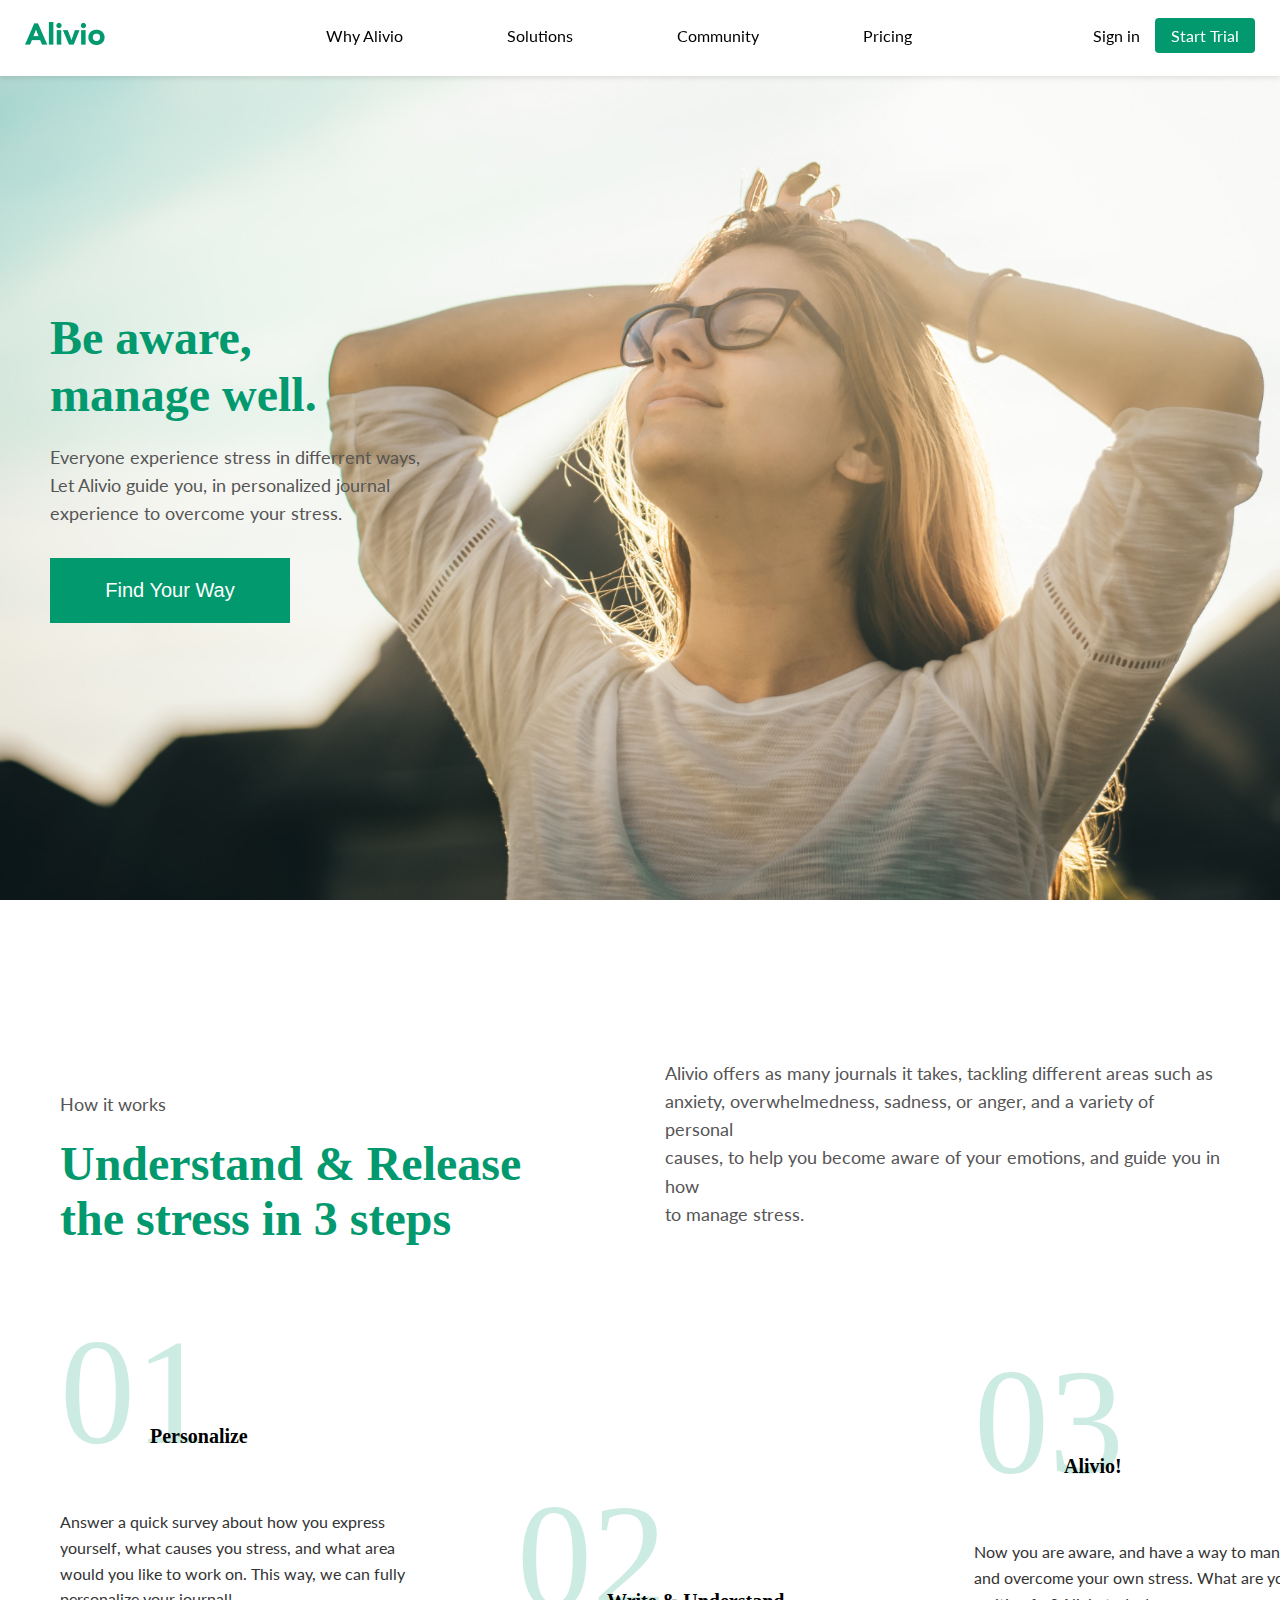
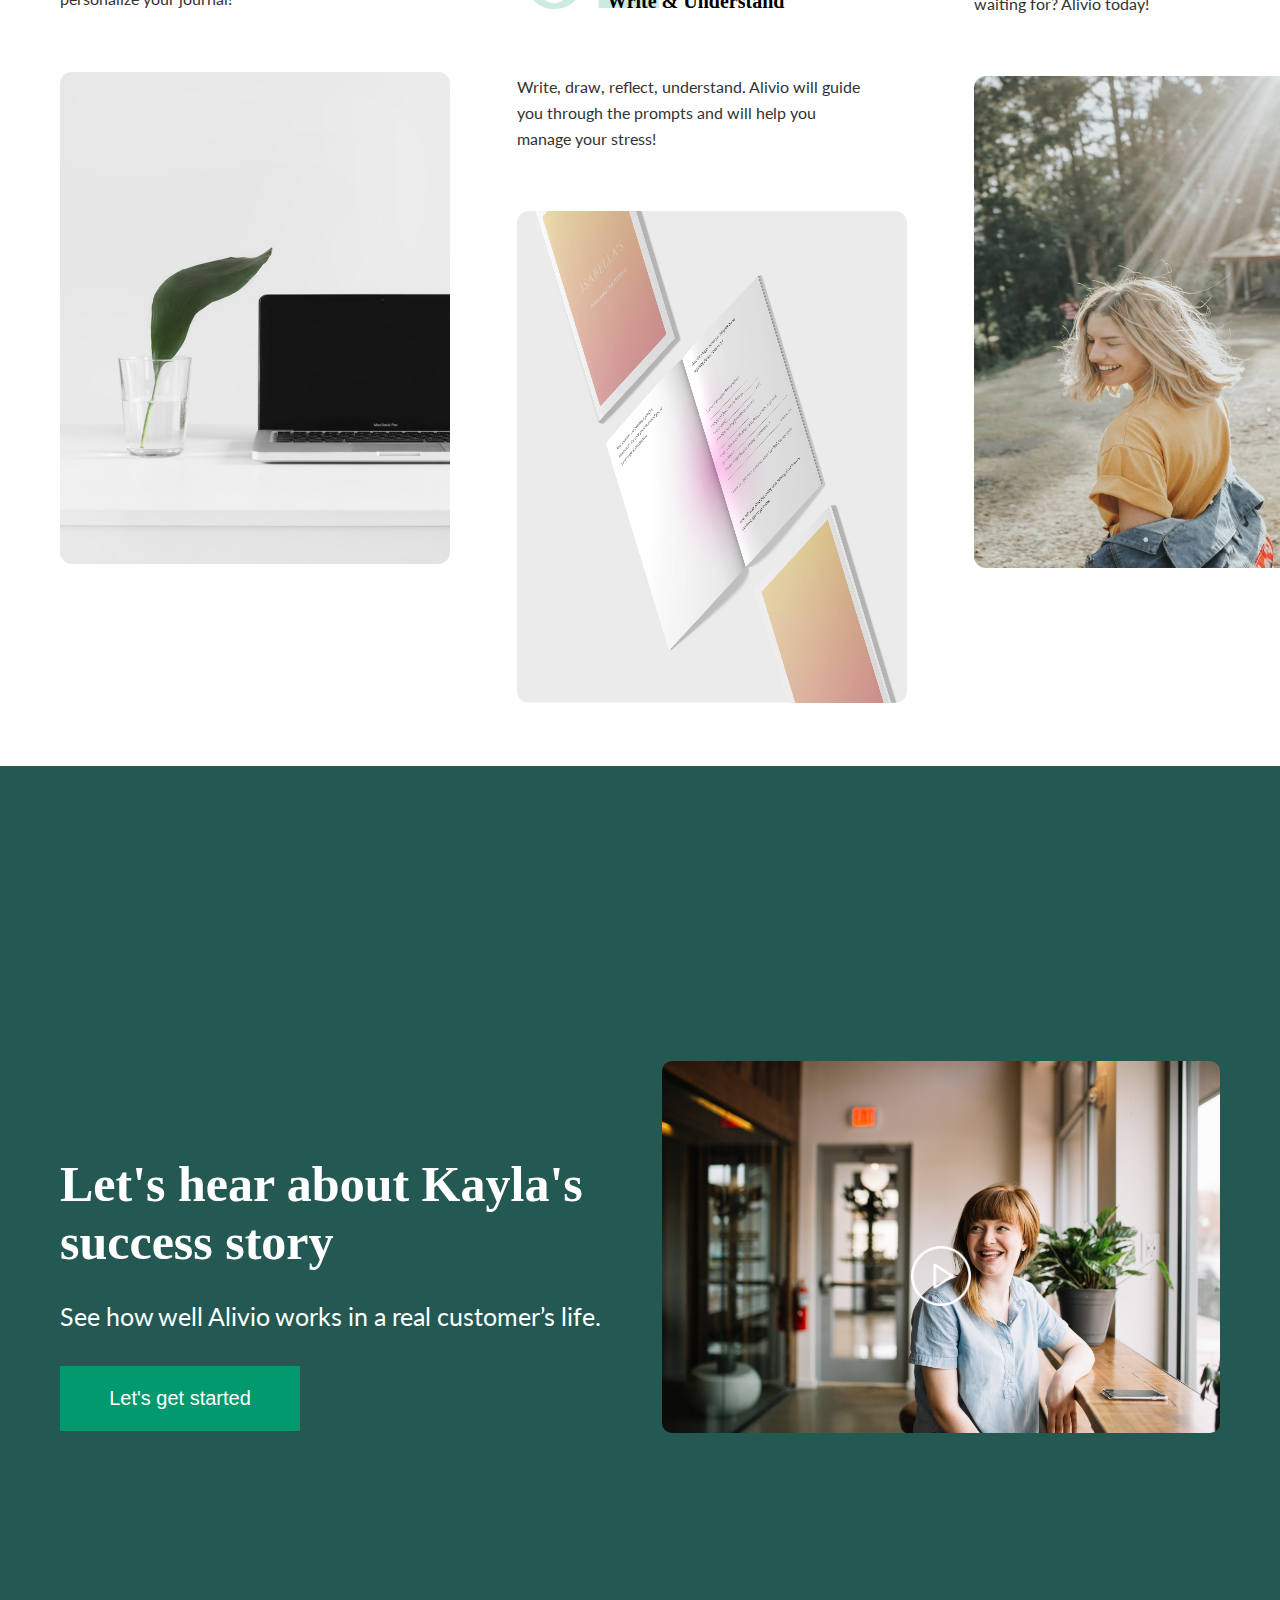
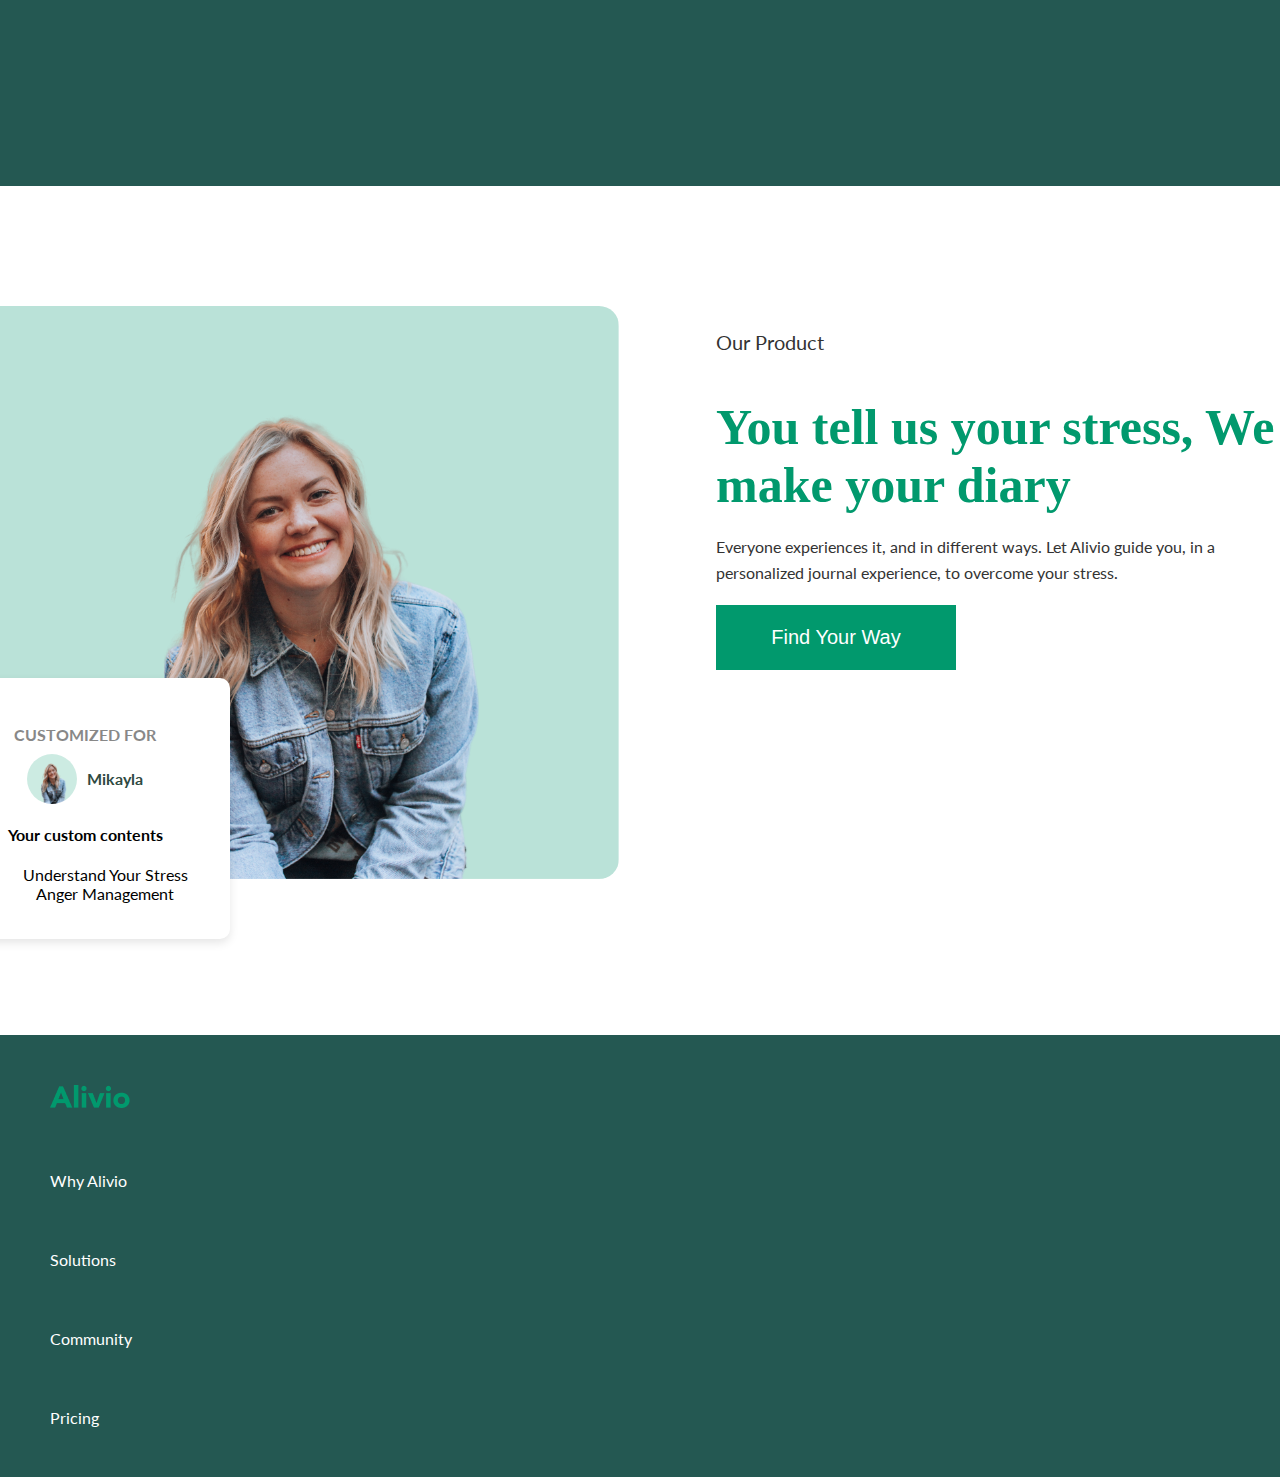
==== index.html @ d913d7a8 "single-page" ====
<!DOCTYPE html>
<html lang="en">
<head>
    <meta charset="UTF-8">
    <meta name="viewport" content="width=device-width, initial-scale=1.0">
    <title>Document</title>
    <link rel="stylesheet" href="style.css">
    <link href="https://fonts.googleapis.com/css2?family=Lato:wght@300;400;700&display=swap" rel="stylesheet">
</head>
<body>
    <!-- navbar section -->
    <div class="navbar">
        <div class="logo">
            <img src="img/logo.png" alt="logo">
        </div>
            <ul class="menu-navbar-section">
                <li><a href="#Why-alivio">Why Alivio</a></li>
                <li><a href="#Solutions">Solutions</a></li>
                <li><a href="#Comunity">Community</a></li>
                <li><a href="#Pricing">Pricing</a></li>
            </ul>
        <div class="register-section">
                <a class="active" href="#sign-in">Sign in</a>
                <a class="active-btn" href="#start-trial">Start Trial</a>
        </div>
    </div>
    <!-- background section -->
    <div class="background">
        <div class="background-img">
            <img src="img/background-img.jpg" alt="background">
        </div>
        <div class="background-slogan">
            <h1>Be aware, <br> manage well.</h1>
            <p>Everyone experience stress in differrent ways,<br>Let Alivio guide you, in personalized journal<br> experience to overcome your stress.</p>
            <div class="slogan-btn">
                <button> Find Your Way</button>
            </div>
        </div>
        
    </div>
    <!-- infrompart section -->
    <div class="alivio-inform">
        <div class="why-alivio" id="Why-alivio">
            <div class="left">
                <p>How it works</p>
                <h1>Understand & Release <br> the stress in 3 steps</h1>
            </div>
                <p>Alivio offers as many journals it takes, tackling different areas such as <br> anxiety, overwhelmedness, sadness, or anger, and a variety of personal<br> causes, to help you become aware of your emotions, and guide you in how <br>to manage stress. </p>
        </div>
        <div class="inform-block" id="Solutions">
            <div class="personalize-block">
                <div class="num-name">
                    <div class="number"> 01</div>
                    <h1 class="name-block">Personalize</h1>
                </div>
                <div class="descript-inform">
                    <p>Answer a quick survey about how you express yourself, what causes you stress, and what area would you like to work on. This way, we can fully personalize your journal!</p>
                </div>
                <div class="inform-img">
                    <img src="img/presonalize-img.png" alt="personalize">
                </div>
            </div>
            <div class="write-understand-block">
                <div class="num-name">
                    <div class="number"> 02</div>
                    <h1 class="name-block">Write & Understand</h1>
                </div>
                <div class="descript-inform">
                    <p>Write, draw, reflect, understand. Alivio will guide you through the prompts and will help you manage your stress!</p>
                </div>
                <div class="inform-img">
                    <img src="img/write-understand-img.png" alt="write&understand">
                </div>  
            </div>
            <div class="alivio-block">
                <div class="num-name">
                    <div class="number"> 03</div>
                    <h1 class="name-block">Alivio!</h1>
                </div>
                <div class="descript-inform">
                    <p>Now you are aware, and have a way to manage and overcome your own stress.
                        What are you waiting for? Alivio today!</p>
                </div>
                <div class="inform-img">
                    <img src="img/alivio-img.png" alt="alivio">
                </div>
            </div>
        </div>
    </div>
    <!-- video section -->
    <div class="video-part" id="Comunity">
        <div class="video-detail">
            <h1>Let's hear about Kayla's success story</h1>
            <p>See how well Alivio works in a real customer’s life. </p>
            <div class="slogan-btn">
                <button> Let's get started</button>
            </div>
        </div>
        <div class="clip-video">
            <img src="img/video-section.png" alt="video">
            <div class="play">
                <img src="img/play-button.png" alt="play-button">
            </div>
        </div>
    
    </div>
    <!-- find your way section -->
    <div class="find-your" id="Pricing">
        <div class="picture-section">
            <div class="back-block">
                <img src="img/your-way-person.png" alt="person">
            </div>
            <div class="profile-bolck">
                <h5>Customized For</h5>
                <div class="pic-profile">
                <img src="img/your-way-person.png" alt="profile-person">
                    <p>Mikayla</p>
                </div>
                <div class="profile-descript">
                    <h4>Your custom contents</h4>
                    <ul>
                        <li> Understand Your Stress</li>
                        <li> Anger Management</li>
                    </ul>
                </div>
            </div>
        </div>
        <div class="detail-find-you">
            <div class="find-you-descript" id="find you inform">
                <div class="right">
                    <p>Our Product</p>
                    <h1>You tell us your stress,
                        We make your diary</h1>
                </div>
                    <p>Everyone experiences it, and in different ways.
                        Let Alivio guide you, in a personalized journal experience, to overcome your stress. </p>
            </div>
            <div class="slogan-btn">
                <button> Find Your Way</button>
            </div>

        </div>
    </div>
    <footer class="footer">
        <div class="footer-logo">
            <img src="img/logo.png" alt="logo-footer">
        </div>
        <ul class="footer-links">
            <li><a href="#">Why Alivio</a></li>
            <li><a href="#">Solutions</a></li>
            <li><a href="#">Community</a></li>
            <li><a href="#">Pricing</a></li>
        </ul>
    </footer>
    
</body>
</html>
---- style.css ----
body {
    font-family: 'Lato', sans-serif;
    margin: 0;
    /* width: 1440px; */


}

p {
    font-family: 'Lato', sans-serif; 
    font-size: 1rem; 
    color: #333; 
    line-height: 1.6; 
}
h1 {
    font-family: Georgia, serif; 
    color: #333; 
    margin-bottom: 20px; 
}

/* navbar */
.navbar{
    display: flex;
    justify-content: space-between;
    align-items: center;
    padding: 10px 25px 15px 25px;
    background-color: #ffffff;
    font-family: 'Lato', sans-serif;
    position: fixed;
    top: 0; 
    left: 0; 
    right: 0; 
    box-shadow: 0px 2px 5px rgba(0, 0, 0, 0.1); 
    z-index: 999;
}
.logo{
    font-size: 22px;
    font-weight: bold;
    color: #01996d;
}
.menu-navbar-section{
    display: flex;
    list-style: none;
    gap: 72px;
  }
  
.menu-navbar-section li a {
    text-decoration: none;
    color: #000;
    padding: 8px 16px; 
  }
  
.menu-navbar-section li a:hover {
    background-color: #b9eadc; 
    color: #ffffff; 
  }
.register-section {
    display: flex;
    gap: 15px;
  }
  
.active {
    text-decoration: none;
    color: #000;
    margin-top: 8px;
  }
.active:hover {
    color: #01996d;
  }
.active-btn {
    text-decoration: none;
    padding: 8px 16px;
    background-color: #01996d;
    color: #fff;
    font-size: 1rem;
    border-radius: 4px;
  }
.active-btn:hover {
    background-color: #016f52;
  }

  /* background section */
  .background {
    position: relative;
    width: 100vw;
    height: 100vh; 
    display: flex;
    flex-direction: column;
    justify-content: center;
    align-items: flex-start;
    overflow: hidden;
    padding-left: 50px;
    box-sizing: border-box;
}

.background-img img {
    width: 100%;
    height: 100%;
    object-fit: cover;
    position: absolute;
    top: 0;
    left: 0;
    z-index: -1;
}

.background-slogan {
    color: white;
   
}

.background-slogan h1 {
    font-size: 65px;
    margin-bottom: 2px;
    color: #01996d;
    font-size: 3rem; 
    line-height: 1.2; 
    margin-bottom: 20px;
    
    
}

.background-slogan p {
    font-size: 1.1rem; 
    line-height: 1.6; 
    color: #555; 
    margin-bottom: 30px;

}

.slogan-btn {
    margin-top: 20px;
}

.slogan-btn button {
    padding: 12px 30px;
    font-size: 20px;
    background-color: #01996d;
    color: white;
    border: none;
    cursor: pointer;
    width: 240px;
    height: 65px;
}

.slogan-btn button:hover {
    background-color: #a0ddc6;
}
/* .alivio-inform top */
.why-alivio {
    display: flex;
    justify-content: space-between; 
    align-items: flex-end; 
    gap: 50px;
    margin: 60px;

}

.why-alivio .left {
    flex: 1;
    text-align: left; 
}

.why-alivio .left p {
    flex: 1;
    font-size: 1.1rem;
    color: #555;
    line-height: 1.6;
    text-align: left;
    margin-top: 100px;
}

.why-alivio h1 {
    font-size: 3rem;
    color: #01996d;
    margin: 0;
}

.why-alivio p {
    flex: 1;
    font-size: 1.1rem;
    color: #555;
    line-height: 1.6;
    text-align: left;
    margin-top: 100px;
}

/* inform block */
/* .alivio-inform{
    margin-top: 169px;  เผื่อถ้าอยากให้ด้านบนข้อขวามห่าง
} */
.inform-block{
    display: grid;
    grid-template-columns: repeat(3, 1fr);
    gap: 51px;
    margin: 60px;
    width: 1320px;

}
.personalize-block{
    position: relative;
    top: 0;
    left: 0;
}
.write-understand-block{
    position: relative;
    margin-top: 165px;
    top: 0;
    left: 0;
}
.alivio-block{
    position: relative;
    margin-top: 30px;
    top: 0;
    left: 0;
}
.num-name {
    display: inline-block; 
    margin-bottom: 50px;
    width: 400px;
    
}
.number {
    position: absolute;
    top: 0;
    left: 0;
    bottom: 60px;
    font-size: 150px;
    color: rgba(1, 153, 109, 0.2); 
    z-index: -1; 
    font-family: Georgia;
  }
.name-block{ 
    position: absolute;
    top: 105px;
    left: 90px;
    font-size: 20px;
    color: #000; 
    z-index: 0;  
    
  }
  .descript-inform p{
    margin:150px 52px 60px 0px;
  }
  .inform-img img{
    width: 390px;
    height: 492px;
    border-radius: 12px;
  }

.video-part {
    display: flex;
    justify-content: space-between;
    align-items: center;
    padding: 60px;
    position: relative;
    background-color: #245852;
    height: 100vh;
    gap: 22px;
    overflow: hidden;

}
.video-detail {
    max-width: 50%;
}

.video-detail h1 {
    font-size: 50px;
    margin-bottom: 20px;
    color: #ffffff;
}

.video-detail p {
    font-size: 25px;
    margin-bottom: 30px;
    color: #ffffff;
}

.clip-video {
    position: relative;
    width: 747px;
    height: 430.59px;
}

.clip-video img {
    width: 100%;
    border-radius: 10px;
}

.play {
    position: absolute;
    top: 50%;
    left: 50%;
    transform: translate(-50%, -50%); 
    width: 60px;
    height: 60px;
    cursor: pointer;
}

.play img {
    width: 100%;
    height: auto;
}
.find-your {
    display: flex;
    justify-content: center; 
    align-items: flex-start;
    position: relative;
    gap: 97.31px;
    margin: 120px 60px 156px 60px;
}

/* ส่วนภาพ */
.picture-section {
    display: flex;
    flex-direction: column;
    align-items: center;
    position: relative;
}

.back-block {
    background-color: #E9F4F3; 
    width: 638.69px;
    height: 573.26px;
    border-radius: 20px;
    overflow: hidden; 
}

.back-block img {
    width: 100%;
    height: auto;
}

.profile-bolck {
    position: absolute;
    bottom: -60px; 
    left: -40px; 
    background: #FFFFFF;
    padding: 20px;
    border-radius: 10px;
    box-shadow: 0 4px 10px rgba(0, 0, 0, 0.1);
    width: 250px; 
    text-align: center;
}

.profile-bolck h5 {
    font-size: 16px;
    margin-bottom: 10px;
    color: #888888;
    text-transform: uppercase; 
}

.pic-profile {
    display: flex;
    align-items: center;
    gap: 10px;
    justify-content: center; 
    margin-bottom: 15px;
}

.pic-profile img {
    width: 50px;
    height: 50px;
    border-radius: 50%; 
}

.pic-profile p {
    font-size: 1rem;
    margin: 0;
    font-weight: bold;
    color: #2F4A42;
}

.find-you-descript .right h1{
    color: #01996d;
    font-size: 50px;
    width: 584px;
}
.find-you-descript .right p{
    font-size: 20px;
    margin: 20px 0px 40px 0px;
}

 .footer {
    display: flex;
    flex-direction: column; 
    align-items: flex-start; 
    padding: 50px;
    background-color: #245852; 
    color: white;
    margin-top: 50px;
    gap: 59.85px;
}

.footer-logo h1 {
    font-size: 1.8rem;
    font-weight: bold;
    margin: 0 0 20px; 
}

.footer-links {
    list-style: none; 
    padding: 0;
    margin: 0;
    display: flex;
    flex-direction: column;
    gap: 59.85px;
}

.footer-links li a {
    text-decoration: none;
    color: white;
    font-size: 1rem;
    transition: color 0.3s ease;
}

.footer-links li a:hover {
    color: #9FD1C5; 
}

@media (max-width: 1024px) {
    /* .navbar {
        flex-direction: column; 
        align-items: flex-start;
    }

    .menu-navbar-section {
        flex-direction: column; 
        gap: 10px; 
    } */

    .background {
        height: 60dvw; 
        width: 100dvw;
    }

    .background-slogan h1 {
        font-size: 40px; 
    }

    .background-slogan p {
        font-size: 1rem;
    }

    .slogan-btn button {
        font-size: 1rem;
        margin-left: 0;
    }

    .why-alivio {
        flex-direction: column; 
        gap: 20px; 
    }

    .inform-block {
        grid-template-columns: 1fr; 
        gap: 20px; 
    }

    .video-part {
        flex-direction: column; 
        gap: 30px; 
    }

    .clip-video {
        width: 100%; 
    }

    .find-your {
        flex-direction: column; 
        gap: 30px; 
    }

    .back-block {
        width: 100%; 
        height: auto;
    }

    .footer {
        padding: 20px;
    }
}

@media (max-width: 768px) {
    .navbar {
        padding: 10px; 
    }

    .background-slogan h1 {
        font-size: 30px; 
    }

    .background-slogan p {
        font-size: 0.9rem; 
    }

    .slogan-btn button {
        font-size: 0.9rem; 
    }

    .inform-block {
        grid-template-columns: 1fr; 
    }

    .footer {
        align-items: center; 
        text-align: center; 
    }

    .footer-logo h1 {
        font-size: 1.5rem; 
    }

    .footer-links {
        gap: 5px; 
    }
}
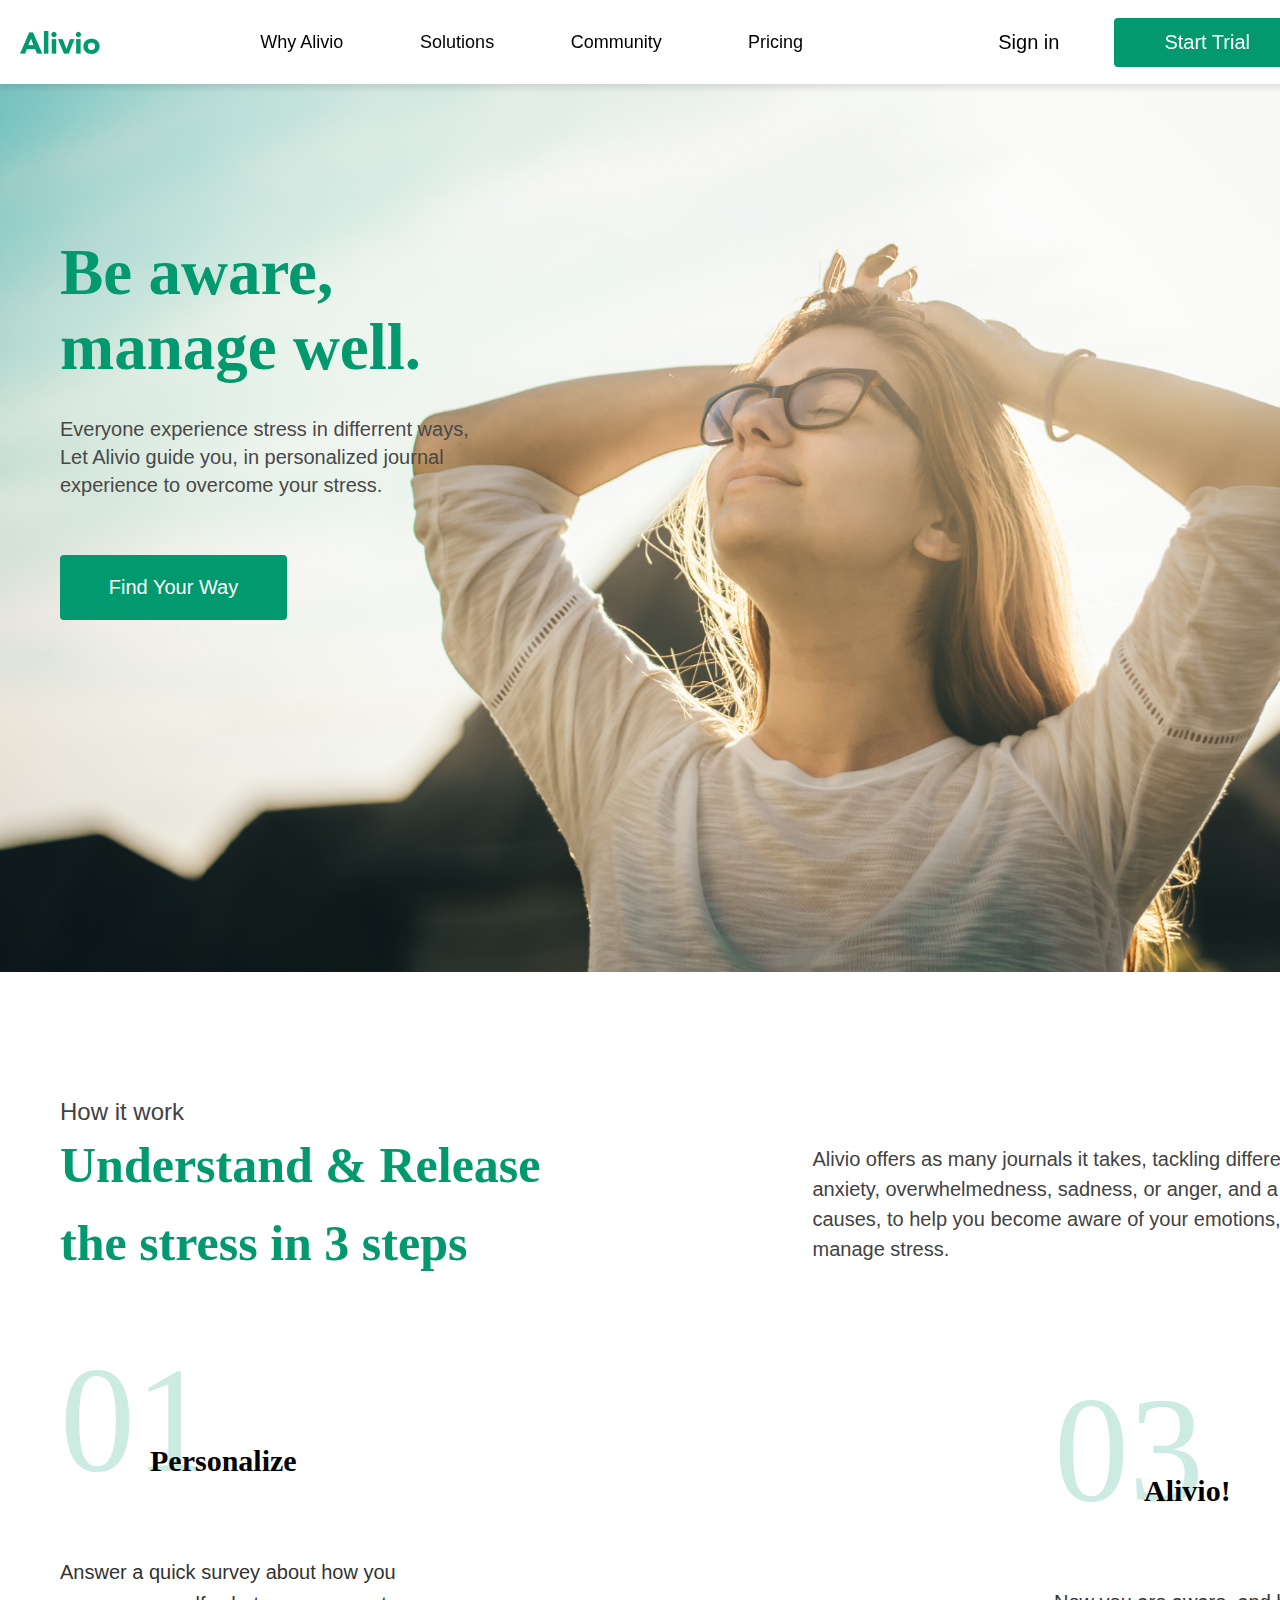
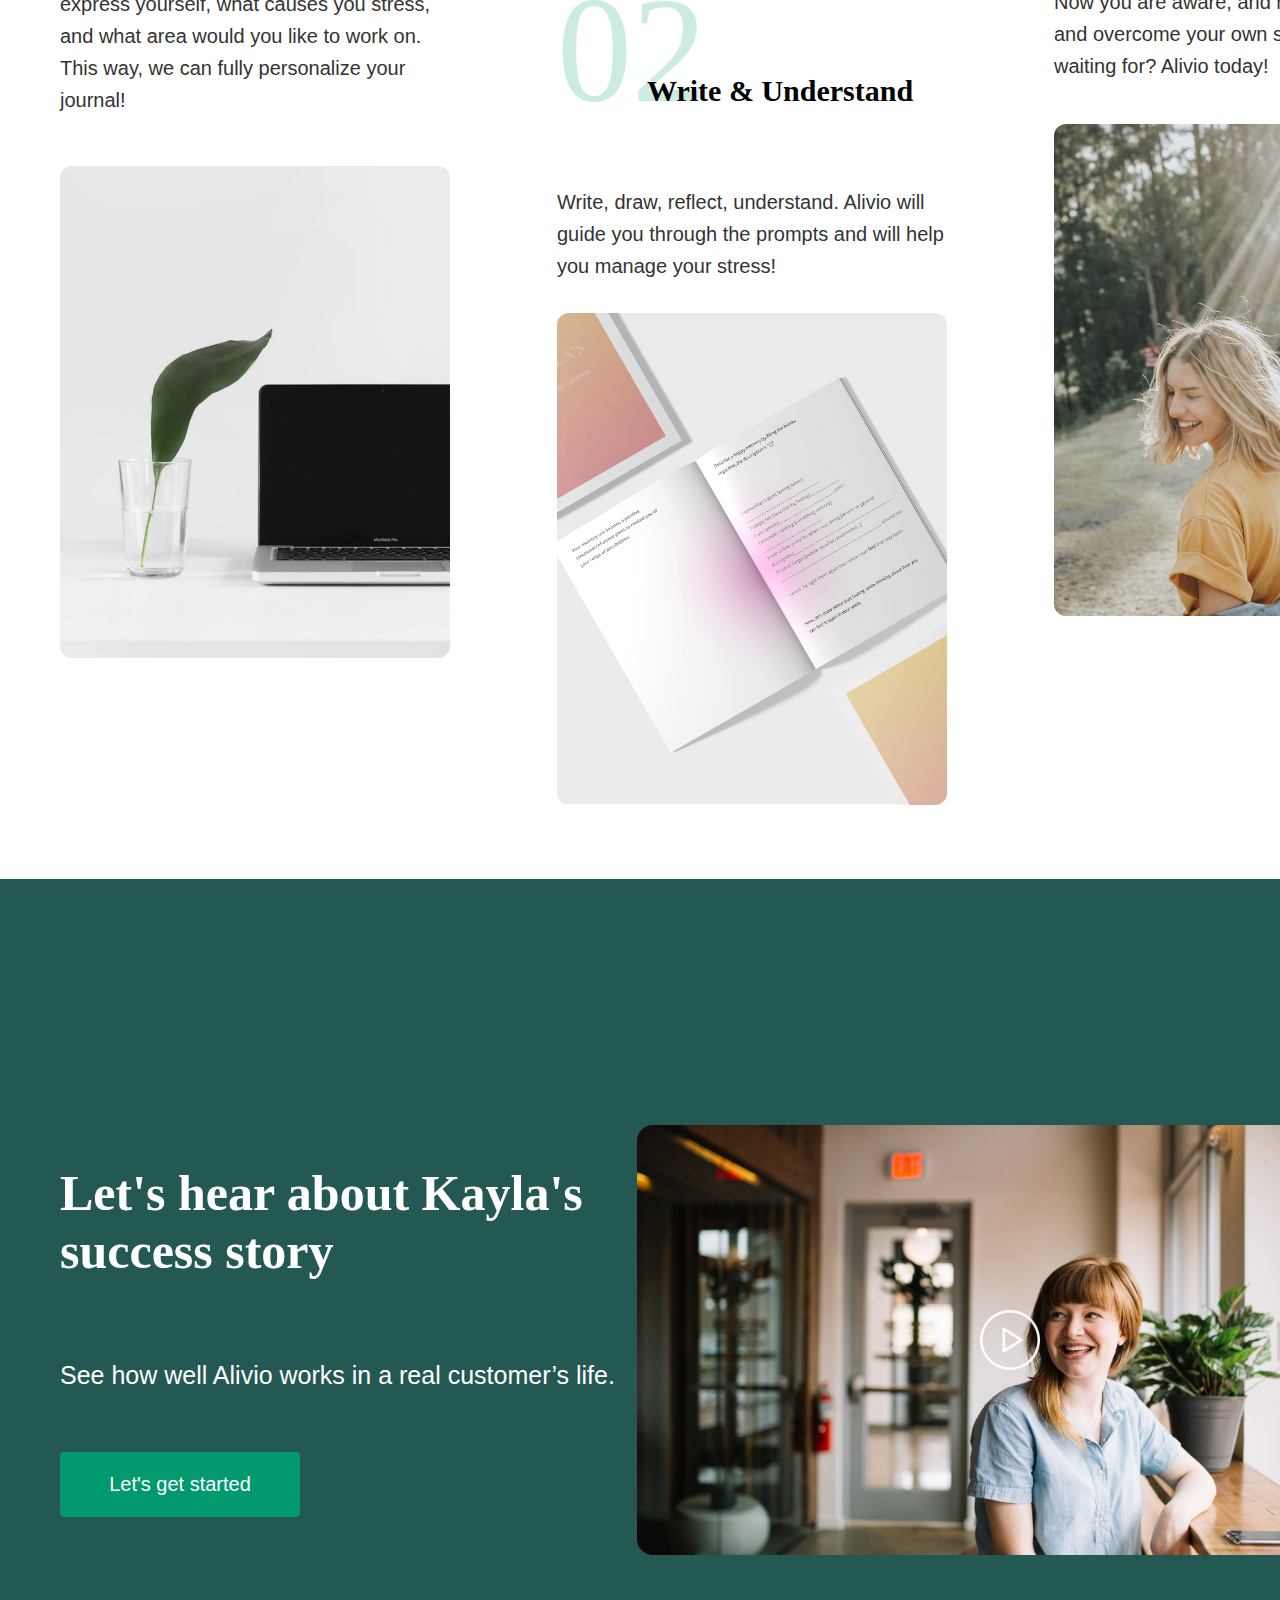
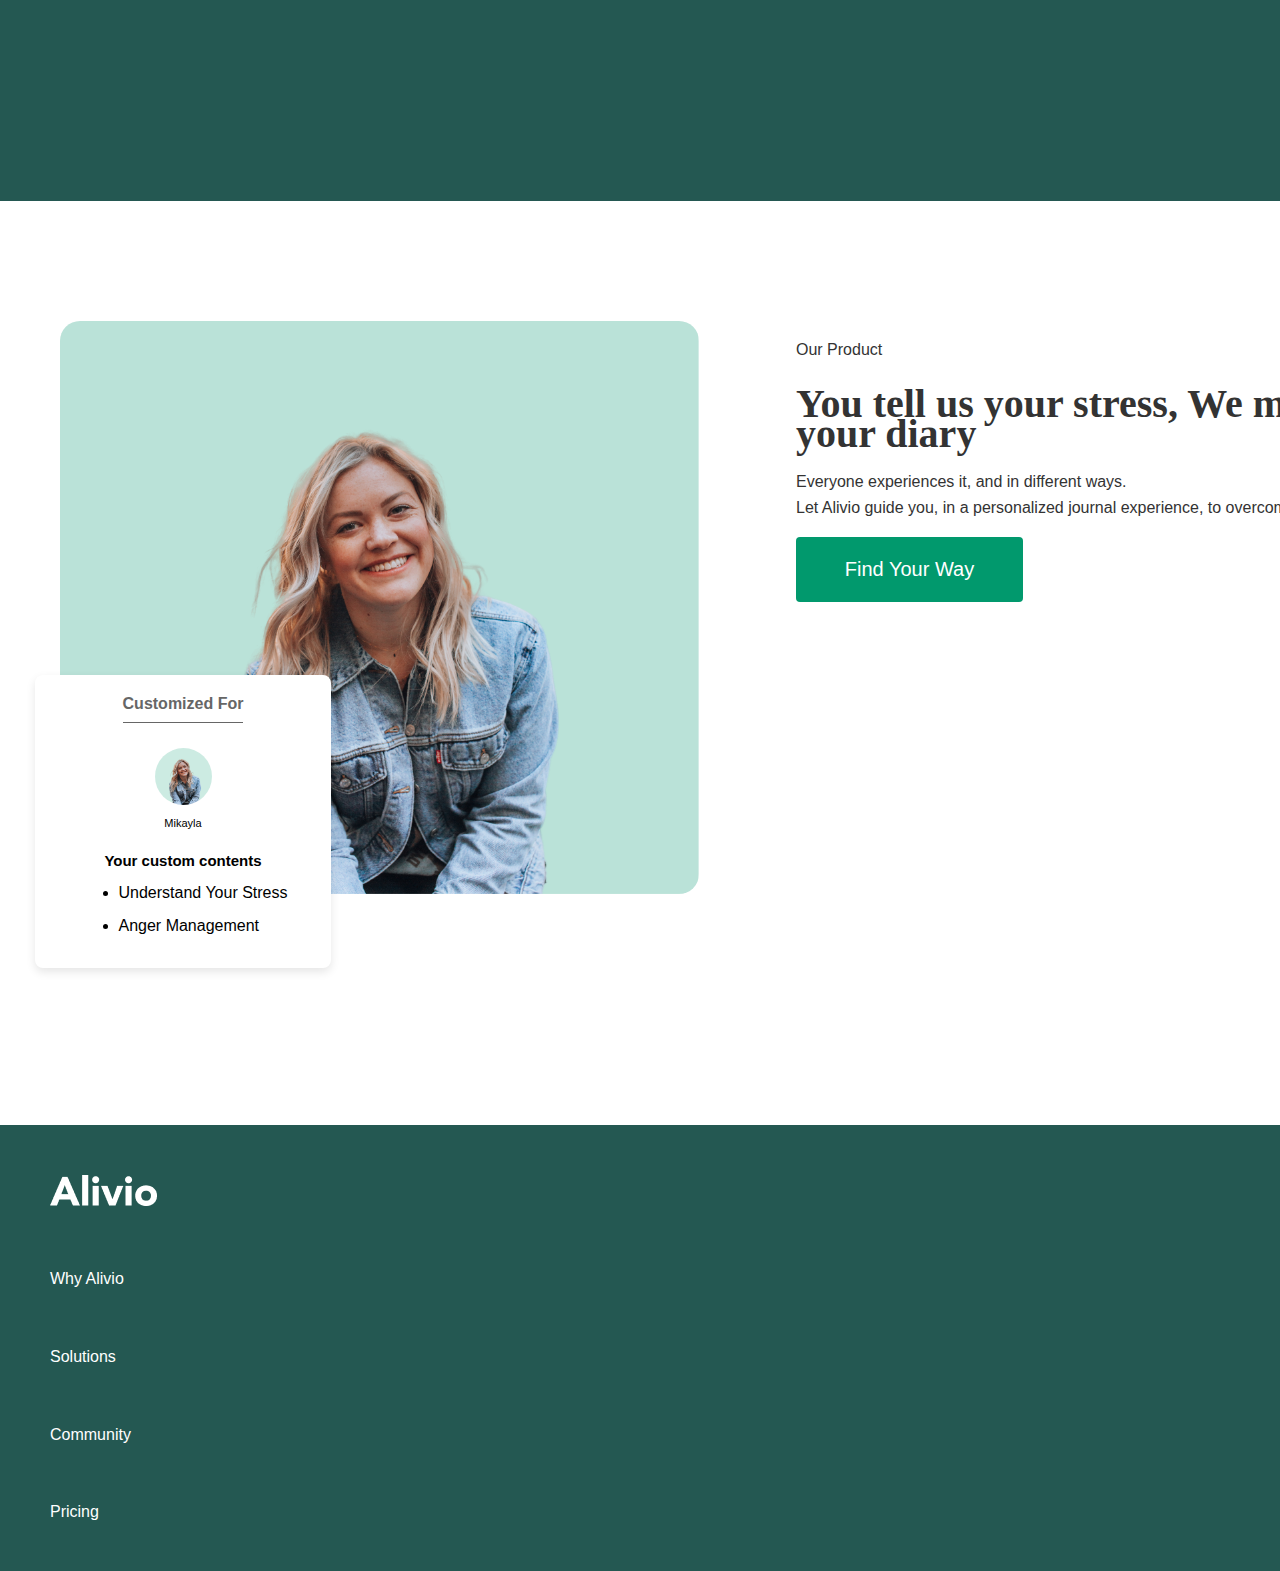
==== commit 2ac9483d: "test-put" ====
--- a/index.html
+++ b/index.html
@@ -3,31 +3,30 @@
 <head>
     <meta charset="UTF-8">
     <meta name="viewport" content="width=device-width, initial-scale=1.0">
-    <title>Document</title>
+    <title>Single-page</title>
     <link rel="stylesheet" href="style.css">
-    <link href="https://fonts.googleapis.com/css2?family=Lato:wght@300;400;700&display=swap" rel="stylesheet">
 </head>
 <body>
-    <!-- navbar section -->
-    <div class="navbar">
+    <!-- navbar-section -->
+    <header class="header">
         <div class="logo">
-            <img src="img/logo.png" alt="logo">
+            <img src="imgs/logo.png" alt="Logo image">
         </div>
-            <ul class="menu-navbar-section">
-                <li><a href="#Why-alivio">Why Alivio</a></li>
-                <li><a href="#Solutions">Solutions</a></li>
-                <li><a href="#Comunity">Community</a></li>
-                <li><a href="#Pricing">Pricing</a></li>
-            </ul>
-        <div class="register-section">
-                <a class="active" href="#sign-in">Sign in</a>
-                <a class="active-btn" href="#start-trial">Start Trial</a>
+        <nav class="nav">
+          <a href="#">Why Alivio</a>
+          <a href="#">Solutions</a>
+          <a href="#">Community</a>
+          <a href="#">Pricing</a>
+        </nav>
+        <div class="buttons">
+          <button class="sign-in">Sign in</button>
+          <button class="start-trial">Start Trial</button>
         </div>
-    </div>
-    <!-- background section -->
+      </header>
+      <!-- background section -->
     <div class="background">
         <div class="background-img">
-            <img src="img/background-img.jpg" alt="background">
+            <img src="imgs/background-img.jpg" alt="background">
         </div>
         <div class="background-slogan">
             <h1>Be aware, <br> manage well.</h1>
@@ -36,28 +35,34 @@
                 <button> Find Your Way</button>
             </div>
         </div>
-        
     </div>
     <!-- infrompart section -->
     <div class="alivio-inform">
-        <div class="why-alivio" id="Why-alivio">
-            <div class="left">
-                <p>How it works</p>
-                <h1>Understand & Release <br> the stress in 3 steps</h1>
+        <div class="why-alivio" id="why-alivio">
+            <div class="how-it-work">How it work</div>
+            <div class="content-container">
+                <div class="left">
+                    <h1>Understand & Release <br> the stress in 3 steps</h1>
+                </div>
+                <div class="right">
+                    Alivio offers as many journals it takes, tackling different areas such as 
+                    anxiety, overwhelmedness, sadness, or anger, and a variety of personal 
+                    causes, to help you become aware of your emotions, and guide you in how 
+                    to manage stress.
+                </div>
             </div>
-                <p>Alivio offers as many journals it takes, tackling different areas such as <br> anxiety, overwhelmedness, sadness, or anger, and a variety of personal<br> causes, to help you become aware of your emotions, and guide you in how <br>to manage stress. </p>
-        </div>
+          </div>          
         <div class="inform-block" id="Solutions">
             <div class="personalize-block">
                 <div class="num-name">
                     <div class="number"> 01</div>
                     <h1 class="name-block">Personalize</h1>
                 </div>
-                <div class="descript-inform">
+                <div class="descript-inform1">
                     <p>Answer a quick survey about how you express yourself, what causes you stress, and what area would you like to work on. This way, we can fully personalize your journal!</p>
                 </div>
                 <div class="inform-img">
-                    <img src="img/presonalize-img.png" alt="personalize">
+                    <img src="imgs/presonalize-img.png" alt="personalize">
                 </div>
             </div>
             <div class="write-understand-block">
@@ -65,11 +70,11 @@
                     <div class="number"> 02</div>
                     <h1 class="name-block">Write & Understand</h1>
                 </div>
-                <div class="descript-inform">
+                <div class="descript-inform2">
                     <p>Write, draw, reflect, understand. Alivio will guide you through the prompts and will help you manage your stress!</p>
                 </div>
                 <div class="inform-img">
-                    <img src="img/write-understand-img.png" alt="write&understand">
+                    <img src="imgs/write-understand-img.png" alt="write&understand">
                 </div>  
             </div>
             <div class="alivio-block">
@@ -77,12 +82,12 @@
                     <div class="number"> 03</div>
                     <h1 class="name-block">Alivio!</h1>
                 </div>
-                <div class="descript-inform">
+                <div class="descript-inform3">
                     <p>Now you are aware, and have a way to manage and overcome your own stress.
                         What are you waiting for? Alivio today!</p>
                 </div>
                 <div class="inform-img">
-                    <img src="img/alivio-img.png" alt="alivio">
+                    <img src="imgs/alivio-img.png" alt="alivio">
                 </div>
             </div>
         </div>
@@ -92,38 +97,52 @@
         <div class="video-detail">
             <h1>Let's hear about Kayla's success story</h1>
             <p>See how well Alivio works in a real customer’s life. </p>
-            <div class="slogan-btn">
+            <div class="video-btn">
                 <button> Let's get started</button>
             </div>
         </div>
         <div class="clip-video">
-            <img src="img/video-section.png" alt="video">
+            <img src="imgs/video-section.png" alt="video">
             <div class="play">
-                <img src="img/play-button.png" alt="play-button">
+                <img src="imgs/play-button.png" alt="play-button">
             </div>
         </div>
-    
     </div>
-    <!-- find your way section -->
+     <!-- find your way section -->
     <div class="find-your" id="Pricing">
         <div class="picture-section">
             <div class="back-block">
-                <img src="img/your-way-person.png" alt="person">
+                <img src="imgs/your-way-person.png" alt="person">
             </div>
-            <div class="profile-bolck">
+            <!-- <div class="profile-bolck">
                 <h5>Customized For</h5>
                 <div class="pic-profile">
-                <img src="img/your-way-person.png" alt="profile-person">
+                <img src="imgs/your-way-person.png" alt="profile-person">
                     <p>Mikayla</p>
                 </div>
                 <div class="profile-descript">
                     <h4>Your custom contents</h4>
-                    <ul>
-                        <li> Understand Your Stress</li>
-                        <li> Anger Management</li>
-                    </ul>
+                        <div class="profile-list">
+                            <a >Understand Your Stress</a>
+                            <a >Anger Management</a>
+                        </div>
                 </div>
-            </div>
+            </div> -->
+            <div class="customized-card">
+                <p class="title">Customized For</p>
+                <div class="profile-section">
+                  <img src="imgs/your-way-person.png" alt="Profile Image" class="profile-image">
+                  <p class="name">Mikayla</p>
+                </div>
+                <div class="content-section">
+                <h3>Your custom contents</h3>
+                <ul>
+                  <li>Understand Your Stress</li>
+                  <li>Anger Management</li>
+                </ul>
+              </div>
+              </div>
+              
         </div>
         <div class="detail-find-you">
             <div class="find-you-descript" id="find you inform">
@@ -132,8 +151,11 @@
                     <h1>You tell us your stress,
                         We make your diary</h1>
                 </div>
-                    <p>Everyone experiences it, and in different ways.
-                        Let Alivio guide you, in a personalized journal experience, to overcome your stress. </p>
+                <div class="right-descript">
+                    <p> Everyone experiences it, and in different ways.<br>
+                        Let Alivio guide you, in a personalized journal experience, to overcome your stress.
+                    </p>
+                </div>
             </div>
             <div class="slogan-btn">
                 <button> Find Your Way</button>
@@ -143,7 +165,7 @@
     </div>
     <footer class="footer">
         <div class="footer-logo">
-            <img src="img/logo.png" alt="logo-footer">
+            <img src="imgs/logo-footer.png" alt="logo-footer">
         </div>
         <ul class="footer-links">
             <li><a href="#">Why Alivio</a></li>
@@ -152,6 +174,9 @@
             <li><a href="#">Pricing</a></li>
         </ul>
     </footer>
-    
+
+
+
+    </div>
 </body>
 </html>--- a/style.css
+++ b/style.css
@@ -1,518 +1,518 @@
-
+/* Body */
 body {
-    font-family: 'Lato', sans-serif;
-    margin: 0;
-    /* width: 1440px; */
-
-
-}
-
+  font-family: 'Lato', sans-serif;
+  margin: 0;
+  padding: 0;
+  width: 100%;
+  max-width: 100%; /* ให้แน่ใจว่ากว้างพอดีจอ */
+ 
+}
 p {
-    font-family: 'Lato', sans-serif; 
-    font-size: 1rem; 
-    color: #333; 
-    line-height: 1.6; 
+  font-family: 'Lato', sans-serif; 
+  font-size: 1rem; 
+  color: #333; 
+  line-height: 1.6; 
 }
 h1 {
-    font-family: Georgia, serif; 
-    color: #333; 
-    margin-bottom: 20px; 
-}
-
-/* navbar */
-.navbar{
+  font-family: Georgia, serif; 
+  color: #333; 
+  margin-bottom: 20px; 
+}
+
+/* Header */
+.header {
+  position: sticky;
+  top: 0;
+  width: 100%; /* ความกว้างเต็มหน้าจอ */
+  height: 84px; /* ความสูงที่กำหนดไว้ */
+  background-color: #ffffff;
+  display: flex;
+  align-items: center;
+  justify-content: space-between;
+  padding: 0 20px;
+  box-shadow: 0px 4px 6px rgba(0, 0, 0, 0.1);
+  z-index: 1000;
+}
+
+
+
+  /* Logo Section */
+  .logo {
+    width: 79px;
+    height: 22px;
+    color:#01996D; 
+  }
+
+  /* Navigation Menu */
+  .nav {
     display: flex;
-    justify-content: space-between;
+    width: 557px;
+    height: 23px;
+    gap: 72px;
+  }
+
+  .nav a {
+    text-decoration: none;
+    color: #000000;
+    width: 96px;
+    height: 23px;
+    display: flex;
     align-items: center;
-    padding: 10px 25px 15px 25px;
-    background-color: #ffffff;
-    font-family: 'Lato', sans-serif;
-    position: fixed;
-    top: 0; 
-    left: 0; 
-    right: 0; 
-    box-shadow: 0px 2px 5px rgba(0, 0, 0, 0.1); 
-    z-index: 999;
-}
-.logo{
-    font-size: 22px;
-    font-weight: bold;
-    color: #01996d;
-}
-.menu-navbar-section{
+    justify-content: center;
+    font-size: 18px;
+  }
+  .nav a:hover {
+    color: #008000; /* Change color to green on hover */
+  }
+
+  /* Buttons Section */
+  .buttons {
     display: flex;
-    list-style: none;
-    gap: 72px;
-  }
-  
-.menu-navbar-section li a {
-    text-decoration: none;
-    color: #000;
-    padding: 8px 16px; 
-  }
-  
-.menu-navbar-section li a:hover {
-    background-color: #b9eadc; 
-    color: #ffffff; 
-  }
-.register-section {
-    display: flex;
-    gap: 15px;
-  }
-  
-.active {
-    text-decoration: none;
-    color: #000;
-    margin-top: 8px;
-  }
-.active:hover {
-    color: #01996d;
-  }
-.active-btn {
-    text-decoration: none;
-    padding: 8px 16px;
-    background-color: #01996d;
-    color: #fff;
-    font-size: 1rem;
+    gap: 35px;
+  }
+
+  .buttons .sign-in {
+    background-color: transparent;
+    color: #000000;
+    padding: 10px 20px;
+    font-size: 20px;
+    border: none; /* Removed border */
+    cursor: pointer;
+    transition: color 0.3s;
+  }
+
+  .buttons .sign-in:hover {
+    color: #008000; /* Change color to green on hover */
+  }
+
+  .buttons .start-trial {
+    background-color: #01996D;
+    color: #ffffff;
+    border: none;
+    padding: 13px 50px 13px 50px;
+    font-size: 20px;
     border-radius: 4px;
-  }
-.active-btn:hover {
-    background-color: #016f52;
-  }
-
-  /* background section */
-  .background {
-    position: relative;
-    width: 100vw;
-    height: 100vh; 
-    display: flex;
-    flex-direction: column;
-    justify-content: center;
-    align-items: flex-start;
-    overflow: hidden;
-    padding-left: 50px;
-    box-sizing: border-box;
+    cursor: pointer;
+    transition: background-color 0.3s;
+  }
+
+  .buttons .start-trial:hover {
+    background-color: #005f00; /* Darker green */
+  }
+
+/* background section */
+   .background {
+    /* position: relative; */
+    /* width: 100%; /* กว้างเต็มหน้าจอ */
+    /* height: 100vh; สูงเต็มหน้าจอ */ 
+    width: 1440px;
+    height: 895px; 
+    
 }
 
 .background-img img {
     width: 100%;
     height: 100%;
     object-fit: cover;
-    position: absolute;
-    top: 0;
-    left: 0;
-    z-index: -1;
 }
 
 .background-slogan {
     color: white;
+    position: absolute;
+    top: 235px;
+    left: 60px;
+    font-family: Georgia, serif;
+
    
 }
 
 .background-slogan h1 {
     font-size: 65px;
     margin-bottom: 2px;
-    color: #01996d;
-    font-size: 3rem; 
-    line-height: 1.2; 
-    margin-bottom: 20px;
+    color: #01996d; 
+    margin:0;
     
     
 }
 
 .background-slogan p {
-    font-size: 1.1rem; 
-    line-height: 1.6; 
-    color: #555; 
-    margin-bottom: 30px;
-
-}
-
-.slogan-btn {
-    margin-top: 20px;
-}
+    font-size: 20px; 
+    line-height: 28px; 
+    color: #484848; 
+    font-family: 'Lato', sans-serif;
+    margin: 30px 0px 56px 0px;
+   
+
+}
+
 
 .slogan-btn button {
     padding: 12px 30px;
     font-size: 20px;
+    line-height: 25px;
     background-color: #01996d;
     color: white;
-    border: none;
+    border: 1px;
     cursor: pointer;
-    width: 240px;
+    width: 227px;
     height: 65px;
+    border-radius: 4px;
 }
 
 .slogan-btn button:hover {
     background-color: #a0ddc6;
 }
+
+
+
 /* .alivio-inform top */
+.alivio-inform{
+  width: 1440px;
+  padding: 169px 60px 61px 60px;
+}
+.how-it-work{
+  margin-top: -50px;
+  color: #424242;
+  font-size: 24px;
+}
+/* Container for the section */
 .why-alivio {
-    display: flex;
-    justify-content: space-between; 
-    align-items: flex-end; 
-    gap: 50px;
-    margin: 60px;
-
-}
-
-.why-alivio .left {
-    flex: 1;
-    text-align: left; 
-}
-
-.why-alivio .left p {
-    flex: 1;
-    font-size: 1.1rem;
-    color: #555;
-    line-height: 1.6;
-    text-align: left;
-    margin-top: 100px;
-}
-
-.why-alivio h1 {
-    font-size: 3rem;
-    color: #01996d;
-    margin: 0;
-}
-
-.why-alivio p {
-    flex: 1;
-    font-size: 1.1rem;
-    color: #555;
-    line-height: 1.6;
-    text-align: left;
-    margin-top: 100px;
-}
-
+  background-color: #ffffff; /* สีพื้นหลัง */
+  max-width: 1440px;
+  margin: 0;
+  
+}
+
+/* Section Title */
+.section-title {
+  font-size: 18px;
+  color: #666666;
+  margin-bottom: 20px;
+  font-weight: normal;
+  text-align: left;
+}
+
+/* Content Container */
+.content-container {
+  display: flex;
+  flex-wrap: wrap; /* รองรับหน้าจอเล็ก */
+  gap: 65px; /* ระยะห่างระหว่างซ้ายและขวา */
+  align-items: center; /* จัดเนื้อหาให้อยู่แนวเดียวกัน */
+}
+
+/* Left Section */
+.left {
+  flex: 1; /* ใช้พื้นที่ที่เหลือ */
+  min-width: 300px;
+}
+
+.left h1 {
+  font-size: 50px;
+  color: #01996d;
+  line-height: 78px;
+  margin: 0;
+}
+
+/* Right Section */
+.right {
+  flex: 1;
+  line-height: 30px;
+  color: #424242;
+  font-size: 20px;
+  font-family: 'Lato', sans-serif;
+
+}
 /* inform block */
-/* .alivio-inform{
-    margin-top: 169px;  เผื่อถ้าอยากให้ด้านบนข้อขวามห่าง
-} */
 .inform-block{
-    display: grid;
-    grid-template-columns: repeat(3, 1fr);
-    gap: 51px;
-    margin: 60px;
-    width: 1320px;
+  display: grid;
+  grid-template-columns: repeat(3, 1fr);
+  gap: 51px;
+  width: 1440px;
+  margin-top: 52px;
 
 }
 .personalize-block{
-    position: relative;
-    top: 0;
-    left: 0;
+  width: 390px;
+  height: 937px;
 }
 .write-understand-block{
-    position: relative;
-    margin-top: 165px;
-    top: 0;
-    left: 0;
+  margin-top: 230px;
+  width: 405px;
+  height: 854px;
 }
 .alivio-block{
-    position: relative;
-    margin-top: 30px;
-    top: 0;
-    left: 0;
+  margin-top: 30px;
+  width: 435px;
+  height: 856px;
 }
 .num-name {
-    display: inline-block; 
-    margin-bottom: 50px;
-    width: 400px;
-    
+  position: relative;
+  top: 0;
+  left: 0;
+  display: inline-block; 
+  margin-bottom: 50px;
+  width: 400px;
+  
 }
 .number {
-    position: absolute;
-    top: 0;
-    left: 0;
-    bottom: 60px;
-    font-size: 150px;
-    color: rgba(1, 153, 109, 0.2); 
-    z-index: -1; 
-    font-family: Georgia;
-  }
+  font-size: 150px;
+  color: rgba(1, 153, 109, 0.2); 
+  font-family: Georgia;
+}
 .name-block{ 
-    position: absolute;
-    top: 105px;
-    left: 90px;
-    font-size: 20px;
-    color: #000; 
-    z-index: 0;  
-    
-  }
-  .descript-inform p{
-    margin:150px 52px 60px 0px;
-  }
-  .inform-img img{
-    width: 390px;
-    height: 492px;
-    border-radius: 12px;
-  }
-
+  position: absolute;
+  top: 110px;
+  left: 90px;
+  font-size: 30px;
+  color: #000; 
+  margin: 0;
+  width: 313px;
+  
+}
+.descript-inform1 p{
+  margin: 0px 0px 60px 0px;
+  width: 382px;
+  height: 150px;
+  font-size: 20px;
+}
+.descript-inform2 p{
+  margin: 0px 0px 37px 0px;
+  width: 392px;
+  height: 90px;
+  font-size: 20px;
+}
+.descript-inform3 p{
+  margin: 0px 0px 48px 0px;
+  width: 435px;
+  height: 90px;
+  font-size: 20px;
+}
+.inform-img{
+  width: 390px;
+  height: 492px;
+  border-radius: 12px;
+}
+.inform-img img{
+  width: 390px;
+  height: 492px;
+  border-radius: 12px;
+  object-fit: cover;
+}
+/* video section */
 .video-part {
-    display: flex;
-    justify-content: space-between;
-    align-items: center;
-    padding: 60px;
-    position: relative;
-    background-color: #245852;
-    height: 100vh;
-    gap: 22px;
-    overflow: hidden;
+  display: flex;
+  align-items: center;
+  background-color: #245852;
+  gap: 22px;
+  width: 1440px;
+  height: 922px;
+  padding: 0px 60px;
 
 }
 .video-detail {
-    max-width: 50%;
+  max-width: 50%;
 }
 
 .video-detail h1 {
-    font-size: 50px;
-    margin-bottom: 20px;
-    color: #ffffff;
+  font-size: 50px;
+  color: #ffffff;
+  margin: 0;
+  width: 551px;
+  height: 158px;
 }
 
 .video-detail p {
-    font-size: 25px;
-    margin-bottom: 30px;
-    color: #ffffff;
+  font-size: 25px;
+  color: #ffffff;
+  margin: 33px 0px 57px 0px;
 }
 
 .clip-video {
-    position: relative;
-    width: 747px;
-    height: 430.59px;
+  position: relative;
+  width: 747px;
+  height: 430.59px;
 }
 
 .clip-video img {
-    width: 100%;
-    border-radius: 10px;
+  width: 100%;
+  border-radius: 16px;
+  width: 747px;
+  height: 430px;
+  object-fit: cover;
 }
 
 .play {
-    position: absolute;
-    top: 50%;
-    left: 50%;
-    transform: translate(-50%, -50%); 
-    width: 60px;
-    height: 60px;
-    cursor: pointer;
+  position: absolute;
+  top: 50%;
+  left: 50%;
+  transform: translate(-50%, -50%); 
+  width: 60px;
+  height: 60px;
+  cursor: pointer;
 }
 
 .play img {
-    width: 100%;
-    height: auto;
-}
+  width: 100%;
+  height: auto;
+}
+.video-btn button {
+  font-size: 20px;
+  background-color: #01996d;
+  color: white;
+  border: 1px;
+  cursor: pointer;
+  width: 240px;
+  height: 65px;
+  border-radius: 4px;
+}
+/* find your way section*/
 .find-your {
-    display: flex;
-    justify-content: center; 
-    align-items: flex-start;
-    position: relative;
-    gap: 97.31px;
-    margin: 120px 60px 156px 60px;
+  display: flex;
+  justify-content: center; 
+  align-items: flex-start;
+  position: relative;
+  gap: 97.31px;
+  margin: 120px 60px 156px 60px;
+  width: 1345px;
+  height: 648px;
 }
 
 /* ส่วนภาพ */
 .picture-section {
-    display: flex;
-    flex-direction: column;
-    align-items: center;
-    position: relative;
+  display: flex;
+  flex-direction: column;
+  align-items: center;
+  position: relative;
 }
 
 .back-block {
-    background-color: #E9F4F3; 
-    width: 638.69px;
-    height: 573.26px;
-    border-radius: 20px;
-    overflow: hidden; 
+  background-color: #E9F4F3; 
+  width: 638.69px;
+  height: 573.26px;
+  border-radius: 20px;
+  overflow: hidden; 
 }
 
 .back-block img {
-    width: 100%;
-    height: auto;
-}
-
-.profile-bolck {
-    position: absolute;
-    bottom: -60px; 
-    left: -40px; 
-    background: #FFFFFF;
-    padding: 20px;
-    border-radius: 10px;
-    box-shadow: 0 4px 10px rgba(0, 0, 0, 0.1);
-    width: 250px; 
-    text-align: center;
-}
-
-.profile-bolck h5 {
-    font-size: 16px;
-    margin-bottom: 10px;
-    color: #888888;
-    text-transform: uppercase; 
-}
-
-.pic-profile {
-    display: flex;
-    align-items: center;
-    gap: 10px;
-    justify-content: center; 
-    margin-bottom: 15px;
-}
-
-.pic-profile img {
-    width: 50px;
-    height: 50px;
-    border-radius: 50%; 
-}
-
-.pic-profile p {
-    font-size: 1rem;
-    margin: 0;
-    font-weight: bold;
-    color: #2F4A42;
-}
-
-.find-you-descript .right h1{
-    color: #01996d;
-    font-size: 50px;
-    width: 584px;
-}
-.find-you-descript .right p{
-    font-size: 20px;
-    margin: 20px 0px 40px 0px;
-}
-
- .footer {
-    display: flex;
-    flex-direction: column; 
-    align-items: flex-start; 
-    padding: 50px;
-    background-color: #245852; 
-    color: white;
-    margin-top: 50px;
-    gap: 59.85px;
+  width: 100%;
+  height: auto;
+}
+
+
+
+/* Card Container */
+.customized-card {
+  width: 296px;
+  height: 293px;
+  background-color: #ffffff;
+  border-radius: 8px;
+  box-shadow: 0 4px 10px rgba(0, 0, 0, 0.1);
+  text-align: center;
+  position: absolute;
+  left: -25px;
+  top: 354px;
+}
+
+/* Title Section */
+.title {
+  font-size: 16px;
+  color: #666666; /* สีเทา */
+  margin-bottom: 10px;
+  font-weight: bold;
+  position: relative;
+  display: inline-block; /* ใช้เพื่อให้ข้อความและเส้นสัมพันธ์กัน */
+}
+
+.title::after {
+  content: '';
+  display: block;
+  width: 100%; /* เส้นยาวเท่ากับข้อความ */
+  height: 1px;
+  background-color: #666666; /* สีของเส้น */
+  margin: 5px auto 15px auto;
+}
+
+/* Profile Section */
+.profile-section {
+  display: flex;
+  flex-direction: column;
+  align-items: center;
+}
+
+.profile-image {
+  width: 57px;
+  height: 57px;
+  border-radius: 50%; /* ทำให้รูปภาพเป็นวงกลม */
+  object-fit: cover; /* ปรับให้รูปภาพไม่ผิดสัดส่วน */
+  margin-bottom: 10px;
+}
+
+.name {
+  font-size: 11px;
+  color: #000; /* สีเข้ม */
+  margin: 0;
+}
+
+/* Content Section */
+.content-section {
+  text-align: center; /* จัดข้อความให้อยู่ตรงกลาง */
+  margin-top: 20px; /* ระยะห่างจากส่วนด้านบน */
+}
+
+.content-section h3 {
+  font-size: 15px;
+  font-weight: bold; /* ข้อความหัวข้อหนา */
+  color: #000000; /* สีข้อความหัวข้อ */
+  margin: 20px 0px 15px 0px;
+}
+
+.content-section ul {
+  list-style-type: disc; /* เพิ่มจุดหน้าข้อความ */
+  display: inline-block; /* จัดให้ลิสต์อยู่ตรงกลาง */
+  text-align: left; /* ข้อความในลิสต์ชิดซ้ายภายในกรอบ */
+  margin: 0;
+  
+}
+
+.content-section li {
+  font-size: 16px; /* ขนาดข้อความในลิสต์ */
+  color: #000000; /* สีข้อความในลิสต์ */
+  margin-bottom: 15px; /* ระยะห่างระหว่างรายการ */
+}
+/* footer section */
+.footer {
+  display: flex;
+  flex-direction: column; 
+  align-items: flex-start; 
+  padding: 50px;
+  background-color: #245852; 
+  color: white;
+  margin-top: 50px;
+  gap: 59.85px;
 }
 
 .footer-logo h1 {
-    font-size: 1.8rem;
-    font-weight: bold;
-    margin: 0 0 20px; 
+  font-size: 1.8rem;
+  font-weight: bold;
+  margin: 0 0 20px; 
 }
 
 .footer-links {
-    list-style: none; 
-    padding: 0;
-    margin: 0;
-    display: flex;
-    flex-direction: column;
-    gap: 59.85px;
+  list-style: none; 
+  padding: 0;
+  margin: 0;
+  display: flex;
+  flex-direction: column;
+  gap: 59.85px;
 }
 
 .footer-links li a {
-    text-decoration: none;
-    color: white;
-    font-size: 1rem;
-    transition: color 0.3s ease;
+  text-decoration: none;
+  color: white;
+  font-size: 1rem;
+  transition: color 0.3s ease;
 }
 
 .footer-links li a:hover {
-    color: #9FD1C5; 
-}
-
-@media (max-width: 1024px) {
-    /* .navbar {
-        flex-direction: column; 
-        align-items: flex-start;
-    }
-
-    .menu-navbar-section {
-        flex-direction: column; 
-        gap: 10px; 
-    } */
-
-    .background {
-        height: 60dvw; 
-        width: 100dvw;
-    }
-
-    .background-slogan h1 {
-        font-size: 40px; 
-    }
-
-    .background-slogan p {
-        font-size: 1rem;
-    }
-
-    .slogan-btn button {
-        font-size: 1rem;
-        margin-left: 0;
-    }
-
-    .why-alivio {
-        flex-direction: column; 
-        gap: 20px; 
-    }
-
-    .inform-block {
-        grid-template-columns: 1fr; 
-        gap: 20px; 
-    }
-
-    .video-part {
-        flex-direction: column; 
-        gap: 30px; 
-    }
-
-    .clip-video {
-        width: 100%; 
-    }
-
-    .find-your {
-        flex-direction: column; 
-        gap: 30px; 
-    }
-
-    .back-block {
-        width: 100%; 
-        height: auto;
-    }
-
-    .footer {
-        padding: 20px;
-    }
-}
-
-@media (max-width: 768px) {
-    .navbar {
-        padding: 10px; 
-    }
-
-    .background-slogan h1 {
-        font-size: 30px; 
-    }
-
-    .background-slogan p {
-        font-size: 0.9rem; 
-    }
-
-    .slogan-btn button {
-        font-size: 0.9rem; 
-    }
-
-    .inform-block {
-        grid-template-columns: 1fr; 
-    }
-
-    .footer {
-        align-items: center; 
-        text-align: center; 
-    }
-
-    .footer-logo h1 {
-        font-size: 1.5rem; 
-    }
-
-    .footer-links {
-        gap: 5px; 
-    }
-}
-
+  color: #9FD1C5; 
+}
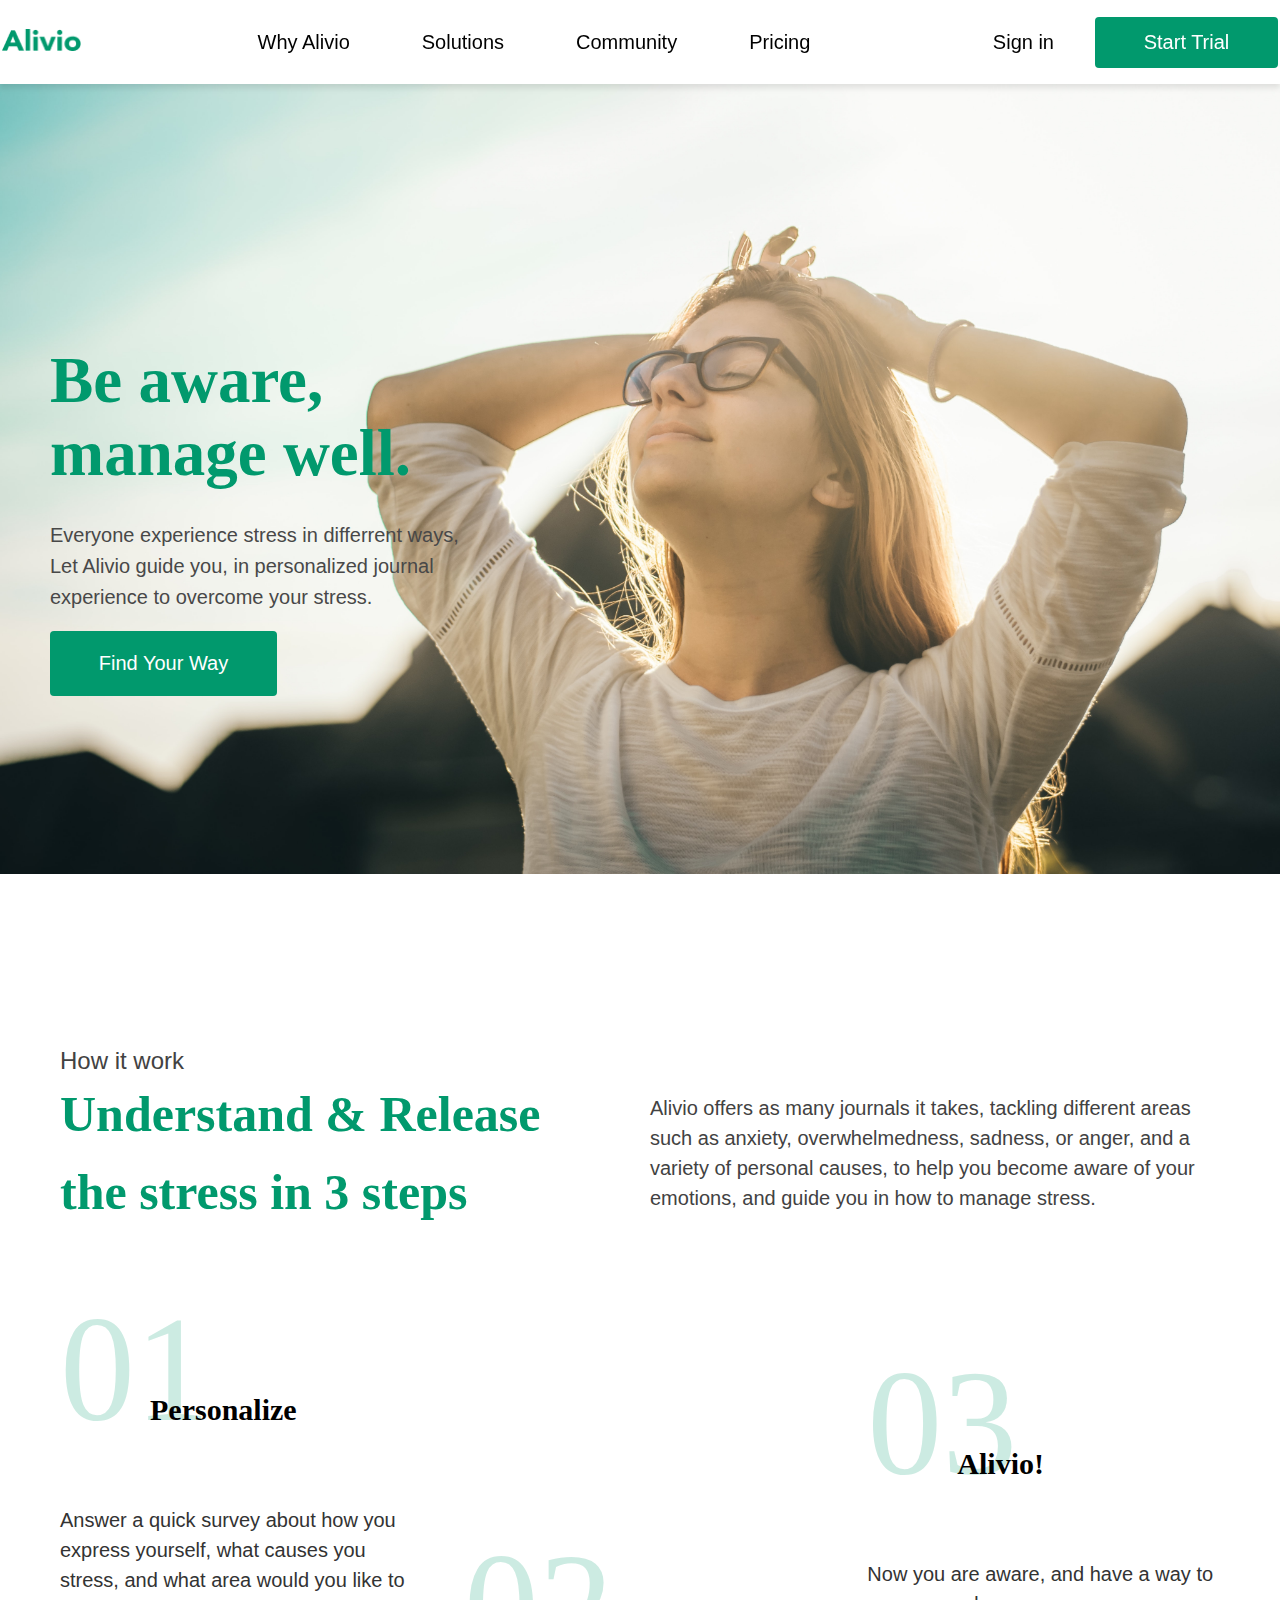
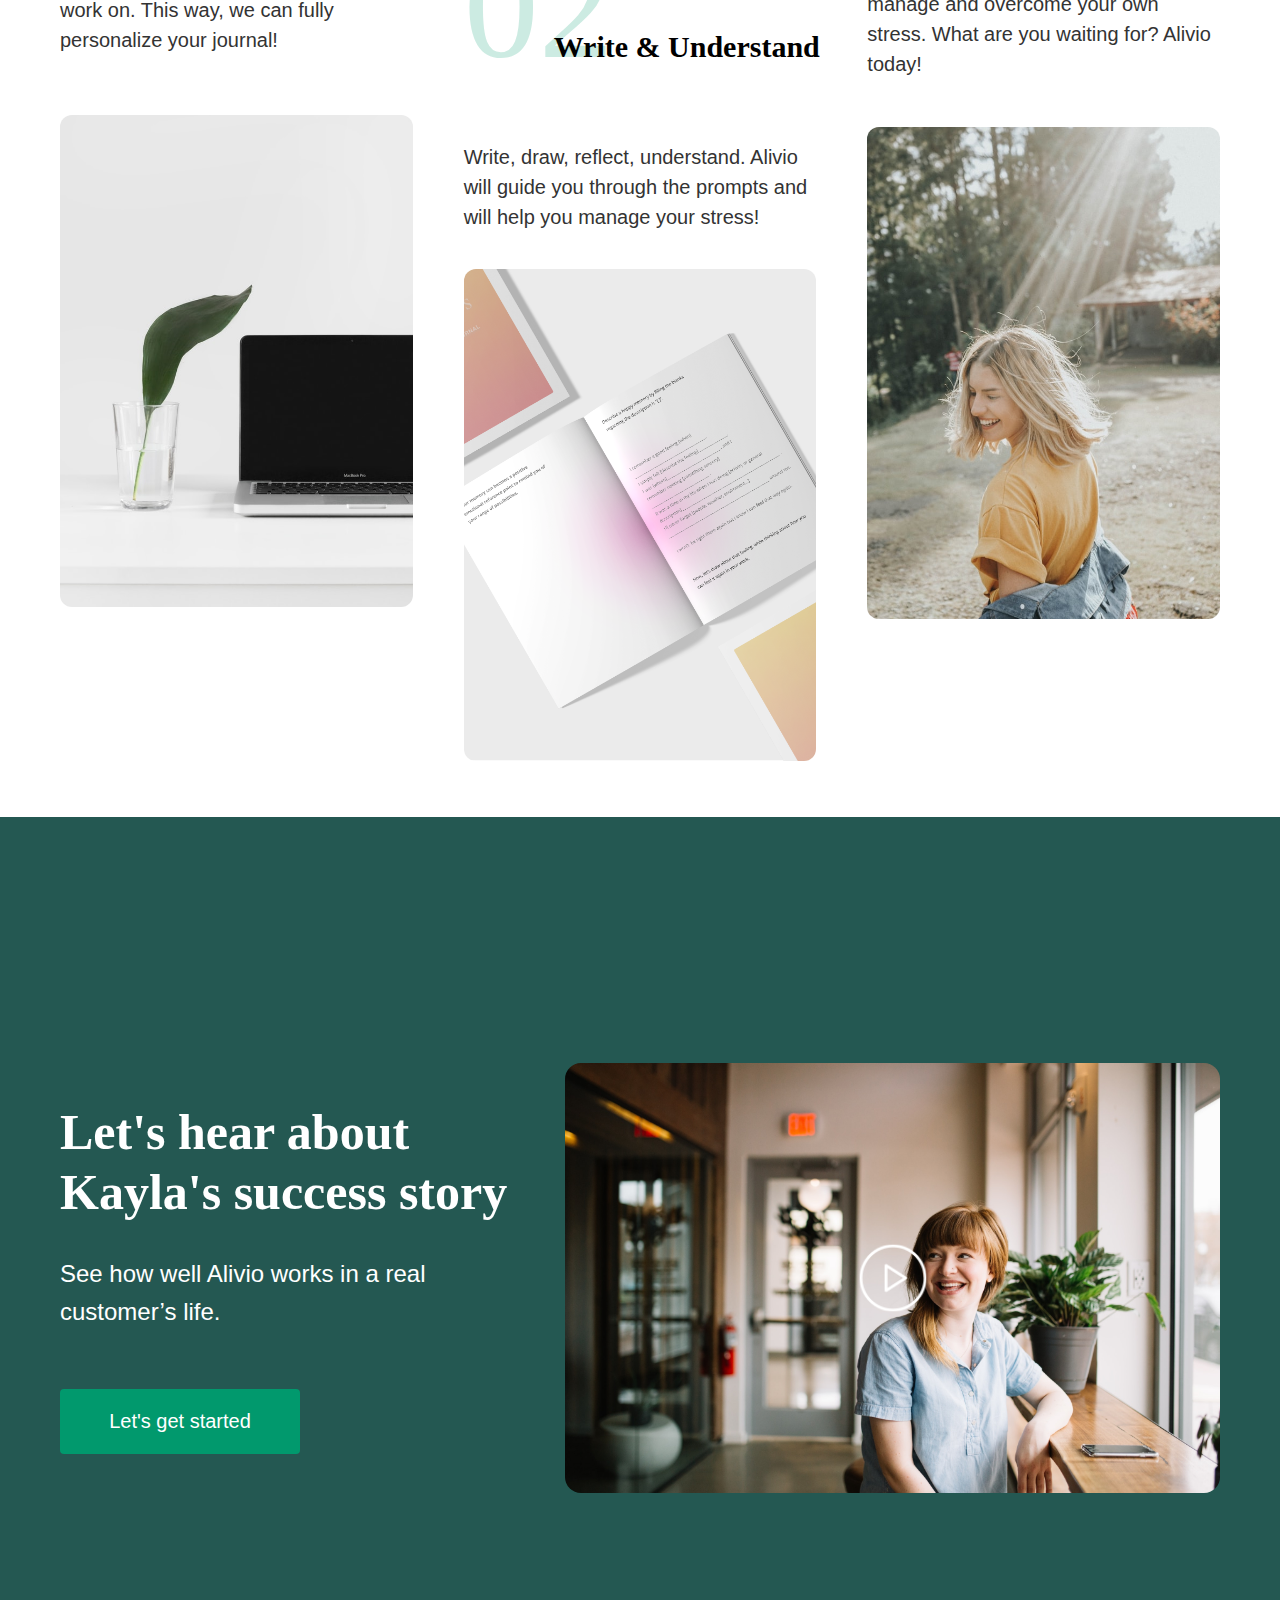
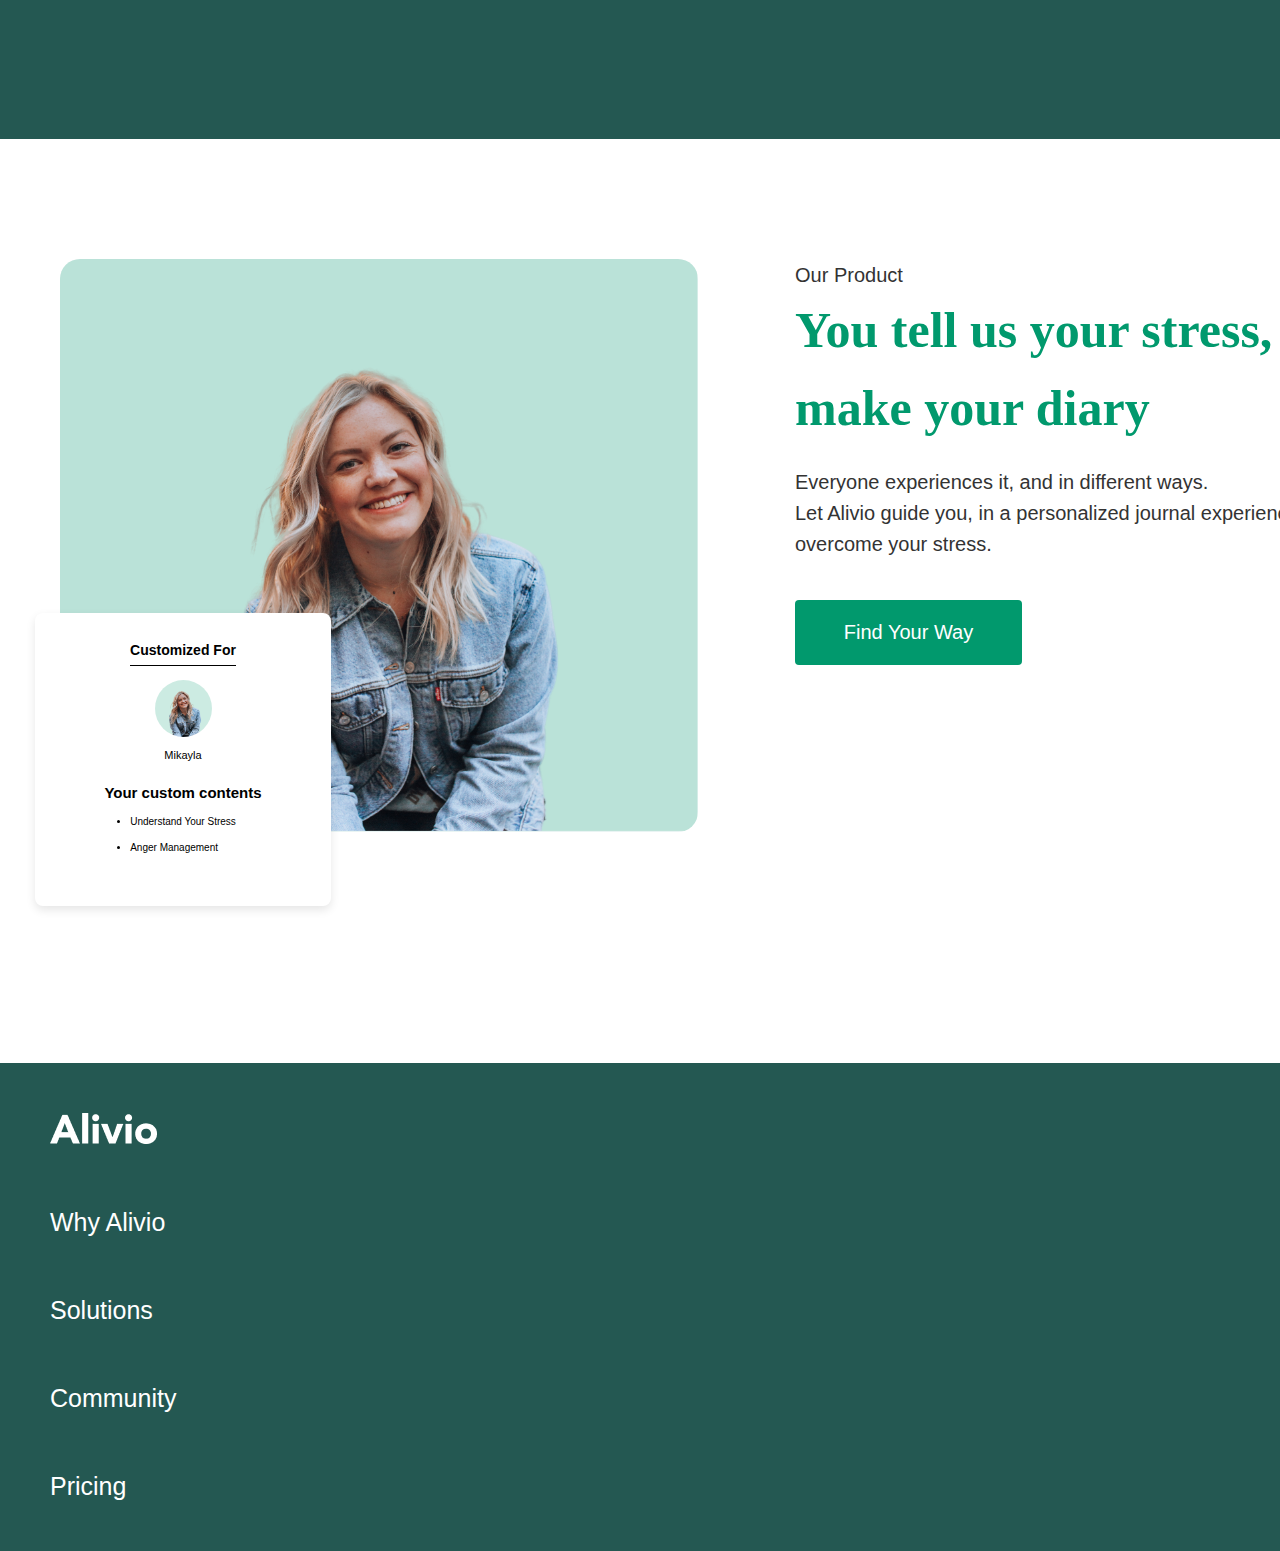
==== commit ae087d5f: "test-singlepage" ====
--- a/index.html
+++ b/index.html
@@ -8,7 +8,7 @@
 </head>
 <body>
     <!-- navbar-section -->
-    <header class="header">
+    <!-- <header class="header">
         <div class="logo">
             <img src="imgs/logo.png" alt="Logo image">
         </div>
@@ -22,7 +22,38 @@
           <button class="sign-in">Sign in</button>
           <button class="start-trial">Start Trial</button>
         </div>
-      </header>
+    </header> -->
+    <header class="header">
+        <div class="logo">
+            <img src="imgs/logo.png" alt="Logo image">
+        </div>
+        <nav class="nav-menu">
+            <a href="#">Why Alivio</a>
+            <a href="#">Solutions</a>
+            <a href="#">Community</a>
+            <a href="#">Pricing</a>
+        </nav>
+        <div class="buttons">
+            <button class="sign-in">Sign in</button>
+            <button class="start-trial">Start Trial</button>
+        </div>
+        <div class="hamburger">
+            <span></span>
+            <span></span>
+            <span></span>
+        </div>
+    </header>
+
+    <div class="mobile-menu">
+        <nav>
+            <a href="#">Why Alivio</a>
+            <a href="#">Solutions</a>
+            <a href="#">Community</a>
+            <a href="#">Pricing</a>
+            <button class="sign-in">Sign in</button>
+            <button class="start-trial">Start Trial</button>
+        </nav>
+    </div>
       <!-- background section -->
     <div class="background">
         <div class="background-img">
@@ -51,38 +82,38 @@
                     to manage stress.
                 </div>
             </div>
-          </div>          
+        </div>          
         <div class="inform-block" id="Solutions">
-            <div class="personalize-block">
+            <div class="personalize-block ">
                 <div class="num-name">
                     <div class="number"> 01</div>
                     <h1 class="name-block">Personalize</h1>
                 </div>
-                <div class="descript-inform1">
+                <div class="descript-inform ">
                     <p>Answer a quick survey about how you express yourself, what causes you stress, and what area would you like to work on. This way, we can fully personalize your journal!</p>
                 </div>
                 <div class="inform-img">
                     <img src="imgs/presonalize-img.png" alt="personalize">
                 </div>
             </div>
-            <div class="write-understand-block">
+            <div class="personalize-block top" >
                 <div class="num-name">
                     <div class="number"> 02</div>
-                    <h1 class="name-block">Write & Understand</h1>
-                </div>
-                <div class="descript-inform2">
+                    <h1 class="name-block ">Write & Understand</h1>
+                </div>
+                <div class="descript-inform bottom">
                     <p>Write, draw, reflect, understand. Alivio will guide you through the prompts and will help you manage your stress!</p>
                 </div>
                 <div class="inform-img">
                     <img src="imgs/write-understand-img.png" alt="write&understand">
                 </div>  
             </div>
-            <div class="alivio-block">
+            <div class="personalize-block top2">
                 <div class="num-name">
                     <div class="number"> 03</div>
-                    <h1 class="name-block">Alivio!</h1>
-                </div>
-                <div class="descript-inform3">
+                    <h1 class="name-block ">Alivio!</h1>
+                </div>
+                <div class="descript-inform bottom2">
                     <p>Now you are aware, and have a way to manage and overcome your own stress.
                         What are you waiting for? Alivio today!</p>
                 </div>
@@ -114,42 +145,28 @@
             <div class="back-block">
                 <img src="imgs/your-way-person.png" alt="person">
             </div>
-            <!-- <div class="profile-bolck">
-                <h5>Customized For</h5>
-                <div class="pic-profile">
-                <img src="imgs/your-way-person.png" alt="profile-person">
-                    <p>Mikayla</p>
-                </div>
-                <div class="profile-descript">
-                    <h4>Your custom contents</h4>
-                        <div class="profile-list">
-                            <a >Understand Your Stress</a>
-                            <a >Anger Management</a>
-                        </div>
-                </div>
-            </div> -->
-            <div class="customized-card">
-                <p class="title">Customized For</p>
+            <div class="customized-card ">
+                <p class="title line">Customized For</p>
                 <div class="profile-section">
                   <img src="imgs/your-way-person.png" alt="Profile Image" class="profile-image">
                   <p class="name">Mikayla</p>
                 </div>
                 <div class="content-section">
-                <h3>Your custom contents</h3>
-                <ul>
-                  <li>Understand Your Stress</li>
-                  <li>Anger Management</li>
-                </ul>
-              </div>
-              </div>
-              
+                    <h3>Your custom contents</h3>
+                    <ul>
+                        <li>Understand Your Stress</li>
+                        <li>Anger Management</li>
+                    </ul>
+                </div>
+            </div>     
         </div>
         <div class="detail-find-you">
             <div class="find-you-descript" id="find you inform">
                 <div class="right">
                     <p>Our Product</p>
                     <h1>You tell us your stress,
-                        We make your diary</h1>
+                        We make your diary
+                    </h1>
                 </div>
                 <div class="right-descript">
                     <p> Everyone experiences it, and in different ways.<br>
@@ -160,7 +177,6 @@
             <div class="slogan-btn">
                 <button> Find Your Way</button>
             </div>
-
         </div>
     </div>
     <footer class="footer">
@@ -174,9 +190,14 @@
             <li><a href="#">Pricing</a></li>
         </ul>
     </footer>
+    <script>
+        const hamburger = document.querySelector('.hamburger');
+        const mobileMenu = document.querySelector('.mobile-menu');
 
-
-
-    </div>
+        hamburger.addEventListener('click', () => {
+            mobileMenu.classList.toggle('show');
+        });
+    </script>
+    
 </body>
 </html>--- a/style.css
+++ b/style.css
@@ -1,249 +1,372 @@
-/* Body */
+
+
+
 body {
   font-family: 'Lato', sans-serif;
-  margin: 0;
+  margin: 0 auto;
   padding: 0;
-  width: 100%;
-  max-width: 100%; /* ให้แน่ใจว่ากว้างพอดีจอ */
+  max-width: 1440px
  
 }
 p {
   font-family: 'Lato', sans-serif; 
-  font-size: 1rem; 
+  font-size: 20px; 
   color: #333; 
-  line-height: 1.6; 
+  line-height: 1.6;
+  margin: 0; 
 }
 h1 {
   font-family: Georgia, serif; 
   color: #333; 
-  margin-bottom: 20px; 
-}
-
-/* Header */
+}
+/*Header section */
 .header {
   position: sticky;
   top: 0;
-  width: 100%; /* ความกว้างเต็มหน้าจอ */
-  height: 84px; /* ความสูงที่กำหนดไว้ */
+  height: 84px;
   background-color: #ffffff;
-  display: flex;
   align-items: center;
-  justify-content: space-between;
-  padding: 0 20px;
+  padding: 0 2px;
   box-shadow: 0px 4px 6px rgba(0, 0, 0, 0.1);
   z-index: 1000;
-}
-
-
-
-  /* Logo Section */
-  .logo {
-    width: 79px;
-    height: 22px;
-    color:#01996D; 
-  }
-
-  /* Navigation Menu */
-  .nav {
-    display: flex;
-    width: 557px;
-    height: 23px;
-    gap: 72px;
-  }
-
-  .nav a {
-    text-decoration: none;
-    color: #000000;
-    width: 96px;
-    height: 23px;
-    display: flex;
-    align-items: center;
-    justify-content: center;
+  display: flex;
+  justify-content: space-between;
+}
+.logo img {
+  width: 79px;
+  height: 22px;
+}
+.nav-menu {
+  display: flex;
+  justify-content: center;
+  gap: 72px;
+}
+.nav-menu a {
+  text-decoration: none;
+  color: #000;
+  font-size: 20px;
+}
+.nav-menu a:hover {
+  color: #008000;
+}
+.buttons {
+  display: flex;
+  gap: 35px;
+}
+.buttons .sign-in {
+  background: none;
+  border: none;
+  color: #000;
+  font-size: 20px;
+  cursor: pointer;
+}
+.buttons .start-trial {
+  background-color: #01996D;
+  color: #fff;
+  padding: 10px 20px;
+  border-radius: 4px;
+  border: none;
+  font-size: 20px;
+  cursor: pointer;
+  width: 183px;
+  height: 51px;
+}
+.buttons .start-trial:hover {
+  background-color: #005f00;
+}
+.hamburger {
+  display: none;
+  flex-direction: column;
+  gap: 5px;
+  cursor: pointer;
+}
+.hamburger span {
+  width: 25px;
+  height: 3px;
+  background: #333;
+  border-radius: 2px;
+}
+.mobile-menu {
+  display: none;
+  flex-direction: column;
+  position: absolute;
+  top: 84px;
+  left: 0;
+  background-color: white;
+  width: 100%;
+  box-shadow: 0px 4px 6px rgba(0, 0, 0, 0.1);
+  padding: 20px;
+  z-index: 999;
+}
+.mobile-menu.show {
+  display: flex;
+}
+.mobile-menu a,
+.mobile-menu .sign-in,
+.mobile-menu .start-trial {
+  margin: 10px 0;
+  padding: 10px 15px;
+  text-align: left;
+  width: 100%;
+}
+/* Responsive section*/
+/* Mobile (up to 767px) */
+@media (max-width: 767px) {
+  .nav-menu,
+  .buttons {
+      display: none; 
+  }
+  .hamburger {
+      display: flex; 
+  }
+  .mobile-menu {
+      display: none;
+  }
+  .mobile-menu.show {
+      display: flex; 
+  }
+  .background-slogan {
+      top: 150px;
+      left: 20px;
+      text-align: center;
+      position: absolute;
+  }
+  .background-slogan h1 {
+      font-size: 10px;
+  }
+  .background-slogan p {
+      font-size: 4px;
+      line-height: 24px;
+  }
+  .slogan-btn button {
+      width: 200px;
+      height: 50px;
+      font-size: 4px;
+  }
+}
+/* Tablet (768px to 1279px) */
+@media (min-width: 768px) and (max-width: 1279px) {
+  .nav-menu {
+      gap: 15px;
+  }
+  .background-slogan {
+      top: 200px;
+      left: 40px;
+      position: absolute;
+  }
+  .background-slogan h1 {
+      font-size: 20px;
+  }
+  .background-slogan p {
+      font-size: 9px;
+      line-height: 26px;
+  }
+  .slogan-btn button {
+      width: 180px;
+      height: 40px;
+      font-size: 9px;
+  }
+}
+/* Desktop (1280px and up) */
+@media (min-width: 1280px) {
+  .nav-menu {
+      display: flex;
+  }
+  .hamburger {
+      display: none;
+  }
+  .background-slogan {
+      top: 235px;
+      left: 60px;
+      position: absolute;
+  }
+  .background-slogan h1 {
+      font-size: 65px;
+  }
+  .background-slogan p {
+      font-size: 20px;
+      line-height: 28px;
+  }
+  .slogan-btn button {
+      width: 227px;
+      height: 65px;
+      font-size: 20px;
+  }
+}
+/* Background section */
+.background {
+  position: relative;
+}
+
+.background-img {
+  width: 100%;
+  height: auto;
+  object-fit: cover;
+  position: relative;
+}
+.background-img img {
+  width: 100%;
+  height: auto;
+  object-fit: cover;
+}
+.background-slogan {
+  position: absolute;
+  color: white;
+  font-family: Georgia, serif;
+}
+.background-slogan h1 {
+  font-size: 48px;
+  color: #01996d;
+  margin: 0;
+  line-height: 73px;
+}
+.background-slogan p {
+  font-size: 20px;
+  color: #484848;
+  margin: 30px 0px 18px;
+  line-height: 1.6;
+  font-family: 'Lato', sans-serif;
+}
+.slogan-btn button {
+  padding: 12px 30px;
+  font-size: 18px;
+  line-height: 25px;
+  background-color: #01996d;
+  color: white;
+  border: none;
+  cursor: pointer;
+  border-radius: 4px;
+}
+.slogan-btn button:hover {
+  background-color: #a0ddc6;
+}
+/* Responsive sectoion*/
+/* Phone (375px - 767px) */
+@media (max-width: 767px) {
+  .background-slogan {
+    text-align: center;
+    top: 15%;
+    left: 5%;
+    right: 5%;
+  }
+  .background-slogan h1 {
     font-size: 18px;
-  }
-  .nav a:hover {
-    color: #008000; /* Change color to green on hover */
-  }
-
-  /* Buttons Section */
-  .buttons {
-    display: flex;
-    gap: 35px;
-  }
-
-  .buttons .sign-in {
-    background-color: transparent;
-    color: #000000;
+    line-height: 20px;
+  }
+  .background-slogan p {
+    font-size: 12px;
+    line-height: 15px;
+  }
+  .slogan-btn button {
+    font-size: 12px;
     padding: 10px 20px;
+    width: 120px;
+    height: 40;
+  }
+}
+/* Tablet (768px - 1279px) */
+@media (min-width: 768px) and (max-width: 1279px) {
+  .background-slogan {
+    text-align: left;
+    top: 20%;
+    left: 5%;
+  }
+  .background-slogan h1 {
+    font-size: 36px;
+  }
+  .background-slogan p {
+    font-size: 18px;
+    line-height: 28px;
+  }
+  .slogan-btn button {
+    font-size: 11px;
+    padding: 12px 25px;
+  }
+}
+/* Desktop (1280px and up) */
+@media (min-width: 1280px) {
+  .background-slogan {
+    text-align: left;
+    top: 260px;
+    left: 50px;
+  }
+  .background-slogan h1 {
+    font-size: 65px;
+  }
+  .background-slogan p {
     font-size: 20px;
-    border: none; /* Removed border */
-    cursor: pointer;
-    transition: color 0.3s;
-  }
-
-  .buttons .sign-in:hover {
-    color: #008000; /* Change color to green on hover */
-  }
-
-  .buttons .start-trial {
-    background-color: #01996D;
-    color: #ffffff;
-    border: none;
-    padding: 13px 50px 13px 50px;
+    line-height: 31px;
+  }
+  .slogan-btn button {
     font-size: 20px;
-    border-radius: 4px;
-    cursor: pointer;
-    transition: background-color 0.3s;
-  }
-
-  .buttons .start-trial:hover {
-    background-color: #005f00; /* Darker green */
-  }
-
-/* background section */
-   .background {
-    /* position: relative; */
-    /* width: 100%; /* กว้างเต็มหน้าจอ */
-    /* height: 100vh; สูงเต็มหน้าจอ */ 
-    width: 1440px;
-    height: 895px; 
-    
-}
-
-.background-img img {
-    width: 100%;
-    height: 100%;
-    object-fit: cover;
-}
-
-.background-slogan {
-    color: white;
-    position: absolute;
-    top: 235px;
-    left: 60px;
-    font-family: Georgia, serif;
-
-   
-}
-
-.background-slogan h1 {
-    font-size: 65px;
-    margin-bottom: 2px;
-    color: #01996d; 
-    margin:0;
-    
-    
-}
-
-.background-slogan p {
-    font-size: 20px; 
-    line-height: 28px; 
-    color: #484848; 
-    font-family: 'Lato', sans-serif;
-    margin: 30px 0px 56px 0px;
-   
-
-}
-
-
-.slogan-btn button {
     padding: 12px 30px;
-    font-size: 20px;
-    line-height: 25px;
-    background-color: #01996d;
-    color: white;
-    border: 1px;
-    cursor: pointer;
-    width: 227px;
-    height: 65px;
-    border-radius: 4px;
-}
-
-.slogan-btn button:hover {
-    background-color: #a0ddc6;
-}
-
-
-
+  }
+}
 /* .alivio-inform top */
-.alivio-inform{
-  width: 1440px;
-  padding: 169px 60px 61px 60px;
-}
-.how-it-work{
-  margin-top: -50px;
+.alivio-inform {
+  padding: 169px 60px 56px 60px;
+}
+.write-understand-block{
+  margin-top: 150px;
+}
+.how-it-work {
   color: #424242;
   font-size: 24px;
 }
-/* Container for the section */
 .why-alivio {
-  background-color: #ffffff; /* สีพื้นหลัง */
-  max-width: 1440px;
-  margin: 0;
-  
-}
-
-/* Section Title */
-.section-title {
-  font-size: 18px;
-  color: #666666;
-  margin-bottom: 20px;
-  font-weight: normal;
-  text-align: left;
-}
-
-/* Content Container */
+  background-color: #ffffff;
+  padding: 20px;
+}
 .content-container {
   display: flex;
-  flex-wrap: wrap; /* รองรับหน้าจอเล็ก */
-  gap: 65px; /* ระยะห่างระหว่างซ้ายและขวา */
-  align-items: center; /* จัดเนื้อหาให้อยู่แนวเดียวกัน */
-}
-
-/* Left Section */
-.left {
-  flex: 1; /* ใช้พื้นที่ที่เหลือ */
+  flex-wrap: wrap;
+  gap: 20px;
+  align-items: center;
+}
+.content-container .left {
+  flex: 1;
   min-width: 300px;
 }
-
-.left h1 {
+.why-alivio{
+  padding: 0;
+}
+.content-container .left h1 {
   font-size: 50px;
   color: #01996d;
   line-height: 78px;
   margin: 0;
 }
-
-/* Right Section */
-.right {
+.content-container .right {
   flex: 1;
-  line-height: 30px;
+  min-width: 300px;
   color: #424242;
   font-size: 20px;
-  font-family: 'Lato', sans-serif;
-
-}
-/* inform block */
+  line-height: 30px;
+}
 .inform-block{
   display: grid;
   grid-template-columns: repeat(3, 1fr);
   gap: 51px;
-  width: 1440px;
+  width: 100%;
+  max-width: 1440px;
   margin-top: 52px;
-
 }
 .personalize-block{
-  width: 390px;
-  height: 937px;
-}
-.write-understand-block{
-  margin-top: 230px;
-  width: 405px;
-  height: 854px;
+  width: 100%;
+  max-width: 405px;
+  height: auto;
+}
+.personalize-block.top{
+  margin-top: 237px;
+}
+.personalize-block.top2{
+  margin-top: 54px;
 }
 .alivio-block{
   margin-top: 30px;
-  width: 435px;
-  height: 856px;
+  width: 100%;
+  max-width: 435px;
+  height: auto;
 }
 .num-name {
   position: relative;
@@ -251,106 +374,166 @@
   left: 0;
   display: inline-block; 
   margin-bottom: 50px;
-  width: 400px;
-  
+  width: 100%;
+  max-width: 400px;
 }
 .number {
-  font-size: 150px;
+  font-size: 120px;
   color: rgba(1, 153, 109, 0.2); 
   font-family: Georgia;
 }
 .name-block{ 
   position: absolute;
-  top: 110px;
+  top: 80px;
   left: 90px;
-  font-size: 30px;
+  font-size: 24px;
   color: #000; 
   margin: 0;
-  width: 313px;
-  
-}
-.descript-inform1 p{
-  margin: 0px 0px 60px 0px;
-  width: 382px;
-  height: 150px;
+  width: auto;
+}
+.descript-inform p {
+  margin: 0 0 60px 0;
+  width: 100%;
+  max-width: 400px;
   font-size: 20px;
-}
-.descript-inform2 p{
-  margin: 0px 0px 37px 0px;
-  width: 392px;
-  height: 90px;
-  font-size: 20px;
-}
-.descript-inform3 p{
-  margin: 0px 0px 48px 0px;
-  width: 435px;
-  height: 90px;
-  font-size: 20px;
-}
-.inform-img{
-  width: 390px;
+  line-height: 30px;
+}
+.descript-inform.bottom p {
+  margin: 0 0 37px 0;
+}
+.descript-inform.bottom2 p {
+  margin: 0 0 48px 0;
+}
+.inform-img {
+  width: 100%;
+  max-width: 390px;
   height: 492px;
   border-radius: 12px;
 }
-.inform-img img{
-  width: 390px;
-  height: 492px;
+.inform-img img {
+  width: 100%;
+  height: auto;
   border-radius: 12px;
   object-fit: cover;
-}
-/* video section */
+  height: 100%;
+}
+/* Responsive section */
+@media (max-width: 767px) {
+  .inform-block {
+    grid-template-columns: 1fr;
+    gap: 20px;
+  }
+  .number {
+    font-size: 100px;
+  }
+  .name-block {
+    font-size: 20px;
+    top: 60px;
+    width: max-content;
+  }
+  .descript-inform1 p,
+  .descript-inform2 p,
+  .descript-inform3 p {
+    font-size: 16px;
+  }
+  .alivio-inform{
+    padding: 119px 30px 16px 30px;
+  }
+}
+@media (min-width: 768px) and (max-width: 1279px) {
+  .inform-block {
+    grid-template-columns: repeat(2, 1fr);
+    gap: 30px;
+  }
+
+  .number {
+    font-size: 110px;
+  }
+
+  .name-block {
+    font-size: 22px;
+    top: 70px;
+    width: max-content;
+  }
+
+  .descript-inform1 p,
+  .descript-inform2 p,
+  .descript-inform3 p {
+    font-size: 18px;
+  }
+  .alivio-inform{
+    padding: 139px 40px 24px 40px;
+  }
+}
+
+@media (min-width: 1280px) {
+  .inform-block {
+    grid-template-columns: repeat(3, 1fr);
+    gap: 51px;
+  }
+
+  .number {
+    font-size: 150px;
+  }
+
+  .name-block {
+    font-size: 30px;
+    top: 110px;
+    width: max-content;
+  }
+
+  .descript-inform1 p,
+  .descript-inform2 p,
+  .descript-inform3 p {
+    font-size: 20px;
+  }
+}
+/* Video Section section */
 .video-part {
   display: flex;
   align-items: center;
+  justify-content: space-between;
   background-color: #245852;
   gap: 22px;
-  width: 1440px;
   height: 922px;
+  margin: 0 auto;
   padding: 0px 60px;
-
 }
 .video-detail {
-  max-width: 50%;
-}
-
+  width: 551px;
+}
 .video-detail h1 {
   font-size: 50px;
   color: #ffffff;
   margin: 0;
-  width: 551px;
-  height: 158px;
-}
-
+  line-height: 1.2;
+}
 .video-detail p {
   font-size: 25px;
   color: #ffffff;
   margin: 33px 0px 57px 0px;
-}
-
+  line-height: 1.6;
+}
 .clip-video {
   position: relative;
   width: 747px;
-  height: 430.59px;
-}
-
+  height: 430px;
+}
 .clip-video img {
   width: 100%;
+  height: 100%;
   border-radius: 16px;
-  width: 747px;
-  height: 430px;
   object-fit: cover;
 }
-
 .play {
   position: absolute;
   top: 50%;
   left: 50%;
-  transform: translate(-50%, -50%); 
+  transform: translate(-50%, -50%);
   width: 60px;
   height: 60px;
   cursor: pointer;
 }
-
 .play img {
   width: 100%;
   height: auto;
@@ -359,32 +542,139 @@
   font-size: 20px;
   background-color: #01996d;
   color: white;
-  border: 1px;
+  border: none;
   cursor: pointer;
   width: 240px;
   height: 65px;
   border-radius: 4px;
 }
-/* find your way section*/
+.video-btn button:hover {
+  background-color: #01684d;
+}
+/* Responsive Styles */
+/* Phone (375px - 767px) */
+@media (max-width: 767px) {
+  .video-part {
+    flex-direction: column;
+    gap: 20px;
+    height: auto;
+    padding: 20px;
+    text-align: center;
+  }
+  .video-detail {
+    width: 100%;
+  }
+  .video-detail h1 {
+    font-size: 24px;
+  }
+  .video-detail p {
+    font-size: 16px;
+    margin: 20px 0;
+  }
+  .clip-video {
+    width: 100%;
+    height: auto;
+  }
+  .clip-video img {
+    width: 100%;
+    height: auto;
+  }
+  .play {
+    width: 50px;
+    height: 50px;
+  }
+  .video-btn button {
+    font-size: 16px;
+    width: 200px;
+    height: 50px;
+  }
+}
+/* Tablet (768px - 1279px) */
+@media (min-width: 768px) and (max-width: 1279px) {
+  .video-part {
+    gap: 30px;
+    padding: 40px;
+    height: auto;
+  }
+  .video-detail {
+    width: 50%;
+  }
+  .video-detail h1 {
+    font-size: 36px;
+  }
+  .video-detail p {
+    font-size: 18px;
+  }
+  .clip-video {
+    width: 60%;
+    height: auto;
+  }
+  .clip-video img {
+    width: 100%;
+    height: auto;
+  }
+  .play {
+    width: 55px;
+    height: 55px;
+  }
+  .video-btn button {
+    font-size: 18px;
+    width: 220px;
+    height: 60px;
+  }
+}
+/* Desktop (1280px and up) */
+@media (min-width: 1280px) {
+  .video-part {
+    flex-direction: row;
+    gap: 22px;
+    height: 922px;
+    padding: 0px 60px;
+  }
+  .video-detail {
+    width: 551px;
+  }
+  .video-detail h1 {
+    font-size: 50px;
+  }
+  .video-detail p {
+    font-size: 24px;
+  }
+  .clip-video {
+    width: 747px;
+    height: 430px;
+  }
+  .clip-video img {
+    width: 100%;
+    height: 100%;
+  }
+  .play {
+    width: 67px;
+    height: 67px;
+  }
+  .video-btn button {
+    font-size: 20px;
+    width: 240px;
+    height: 65px;
+  }
+}
+/* find you section */
 .find-your {
   display: flex;
   justify-content: center; 
   align-items: flex-start;
   position: relative;
-  gap: 97.31px;
+  gap: 97px;
   margin: 120px 60px 156px 60px;
   width: 1345px;
   height: 648px;
 }
-
-/* ส่วนภาพ */
 .picture-section {
   display: flex;
   flex-direction: column;
   align-items: center;
   position: relative;
 }
-
 .back-block {
   background-color: #E9F4F3; 
   width: 638.69px;
@@ -392,15 +682,10 @@
   border-radius: 20px;
   overflow: hidden; 
 }
-
 .back-block img {
   width: 100%;
   height: auto;
 }
-
-
-
-/* Card Container */
 .customized-card {
   width: 296px;
   height: 293px;
@@ -412,74 +697,188 @@
   left: -25px;
   top: 354px;
 }
-
-/* Title Section */
 .title {
   font-size: 16px;
-  color: #666666; /* สีเทา */
+  color:#000000;
   margin-bottom: 10px;
   font-weight: bold;
   position: relative;
-  display: inline-block; /* ใช้เพื่อให้ข้อความและเส้นสัมพันธ์กัน */
-}
-
-.title::after {
-  content: '';
-  display: block;
-  width: 100%; /* เส้นยาวเท่ากับข้อความ */
-  height: 1px;
-  background-color: #666666; /* สีของเส้น */
-  margin: 5px auto 15px auto;
-}
-
-/* Profile Section */
+}
+.title.line {
+  border-bottom: 0.75px solid #000;
+  display: inline-block;
+  line-height: 30px;
+}
 .profile-section {
   display: flex;
   flex-direction: column;
   align-items: center;
 }
-
 .profile-image {
   width: 57px;
   height: 57px;
-  border-radius: 50%; /* ทำให้รูปภาพเป็นวงกลม */
-  object-fit: cover; /* ปรับให้รูปภาพไม่ผิดสัดส่วน */
+  border-radius: 50%;
+  object-fit: cover;
   margin-bottom: 10px;
 }
-
 .name {
   font-size: 11px;
-  color: #000; /* สีเข้ม */
+  color: #000;
   margin: 0;
 }
-
-/* Content Section */
 .content-section {
-  text-align: center; /* จัดข้อความให้อยู่ตรงกลาง */
-  margin-top: 20px; /* ระยะห่างจากส่วนด้านบน */
-}
-
+  text-align: center;
+  margin-top: 20px;
+}
 .content-section h3 {
   font-size: 15px;
-  font-weight: bold; /* ข้อความหัวข้อหนา */
-  color: #000000; /* สีข้อความหัวข้อ */
+  font-weight: bold;
+  color: #000000;
   margin: 20px 0px 15px 0px;
 }
-
 .content-section ul {
-  list-style-type: disc; /* เพิ่มจุดหน้าข้อความ */
-  display: inline-block; /* จัดให้ลิสต์อยู่ตรงกลาง */
-  text-align: left; /* ข้อความในลิสต์ชิดซ้ายภายในกรอบ */
+  list-style-type: disc;
+  display: inline-block;
+  text-align: left;
   margin: 0;
-  
-}
-
+  padding: 0;
+}
 .content-section li {
-  font-size: 16px; /* ขนาดข้อความในลิสต์ */
-  color: #000000; /* สีข้อความในลิสต์ */
-  margin-bottom: 15px; /* ระยะห่างระหว่างรายการ */
-}
-/* footer section */
+  font-size: 10px;
+  color: #000000;
+  margin-bottom: 15px;
+}
+.right h1{
+  margin: 0;
+  color: #01996D;
+  font-family: Georgia, serif;
+  font-size: 50px;
+  line-height: 78px;
+}
+.right-descript p{
+font-size: 20px;
+line-height: 31px;
+margin: 20px 0 40px 0;
+}
+/* Responsive section */
+/* Phone (375px - 767px) */
+@media (max-width: 767px) {
+  .find-your {
+    flex-direction: column;
+    align-items: center;
+    gap: 30px;
+    margin: 40px 20px;
+    width: 100%;
+    height: auto;
+  }
+  .back-block {
+    width: 90%;
+    height: auto;
+  }
+  .customized-card {
+    position: relative;
+    top: 0;
+    left: 0;
+    width: 90%;
+    height: auto;
+    margin-top: 20px;
+  }
+  .title {
+    font-size: 14px;
+  }
+  .profile-image {
+    width: 50px;
+    height: 50px;
+  }
+  .content-section h3 {
+    font-size: 14px;
+  }
+  .content-section li {
+    font-size: 14px;
+  }
+  .right h1{
+    font-size: 30px;
+    line-height: 50px;
+  }
+  .right-descript p{
+    font-size: 12px;
+    line-height: 30px;
+    margin: 10px 0 20px;
+  }
+}
+/* Tablet (768px - 1279px) */
+@media (min-width: 768px) and (max-width: 1279px) {
+  .find-your {
+    flex-direction: column;
+    align-items: center;
+    gap: 40px;
+    margin: 60px 40px;
+    width: 100%;
+    height: auto;
+  }
+  .back-block {
+    width: 80%;
+    height: auto;
+  }
+  .customized-card {
+    position: relative;
+    top: 0;
+    left: 0;
+    width: 80%;
+    margin-top: 20px;
+  }
+  .title {
+    font-size: 14px;
+  }
+  .profile-image {
+    width: 57px;
+    height: 57px;
+  }
+  .content-section h3 {
+    font-size: 15px;
+  }
+  .content-section li {
+    font-size: 10px;
+  }
+}
+/* Desktop (1280px and up) */
+@media (min-width: 1280px) {
+  .find-your {
+    flex-direction: row;
+    justify-content: center;
+    align-items: flex-start;
+    gap: 97px;
+    margin: 120px 36px 156px 60px;
+    width: 1345px;
+    height: 648px;
+  }
+  .back-block {
+    width: 638px;
+    height: 573px;
+  }
+  .customized-card {
+    position: absolute;
+    left: -25px;
+    top: 354px;
+    width: 296px;
+    height: 293px;
+  }
+  .title {
+    font-size: 14px;
+    margin: 22px 82px 14px;
+  }
+  .profile-image {
+    width: 57px;
+    height: 57px;
+  }
+  .content-section h3 {
+    font-size: 15px;
+  }
+  .content-section li {
+    font-size: 10px;
+  }
+}
+/* Default Styles */
 .footer {
   display: flex;
   flex-direction: column; 
@@ -491,10 +890,9 @@
   gap: 59.85px;
 }
 
-.footer-logo h1 {
-  font-size: 1.8rem;
-  font-weight: bold;
-  margin: 0 0 20px; 
+.footer-logo img {
+  width: 107px;
+  height: 31px;
 }
 
 .footer-links {
@@ -503,16 +901,87 @@
   margin: 0;
   display: flex;
   flex-direction: column;
-  gap: 59.85px;
+  gap: 59px;
 }
 
 .footer-links li a {
   text-decoration: none;
   color: white;
-  font-size: 1rem;
-  transition: color 0.3s ease;
+  font-size: 25px;
 }
 
 .footer-links li a:hover {
   color: #9FD1C5; 
 }
+
+/* Responsive Styles */
+
+/* Mobile (375px - 767px) */
+@media (max-width: 767px) {
+  .footer {
+    padding: 30px;
+    gap: 30px;
+  }
+
+  .footer-logo img {
+    width: 80px;
+    height: auto;
+  }
+
+  .footer-links {
+    gap: 30px;
+  }
+
+  .footer-links li a {
+    font-size: 18px;
+  }
+}
+
+/* Tablet (768px - 1279px) */
+@media (min-width: 768px) and (max-width: 1279px) {
+  .footer {
+    padding: 40px;
+    gap: 40px;
+  }
+
+  .footer-logo img {
+    width: 90px;
+    height: auto;
+  }
+
+  .footer-links {
+    gap: 40px;
+  }
+
+  .footer-links li a {
+    font-size: 22px;
+  }
+}
+
+/* Desktop (1280px และขึ้นไป) */
+@media (min-width: 1280px) {
+  .footer {
+    padding: 50px;
+    gap: 59.85px;
+  }
+
+  .footer-logo img {
+    width: 107px;
+    height: 31px;
+  }
+
+  .footer-links {
+    gap: 59px;
+  }
+
+  .footer-links li a {
+    font-size: 25px;
+  }
+}
+
+
+
+
+
+
+
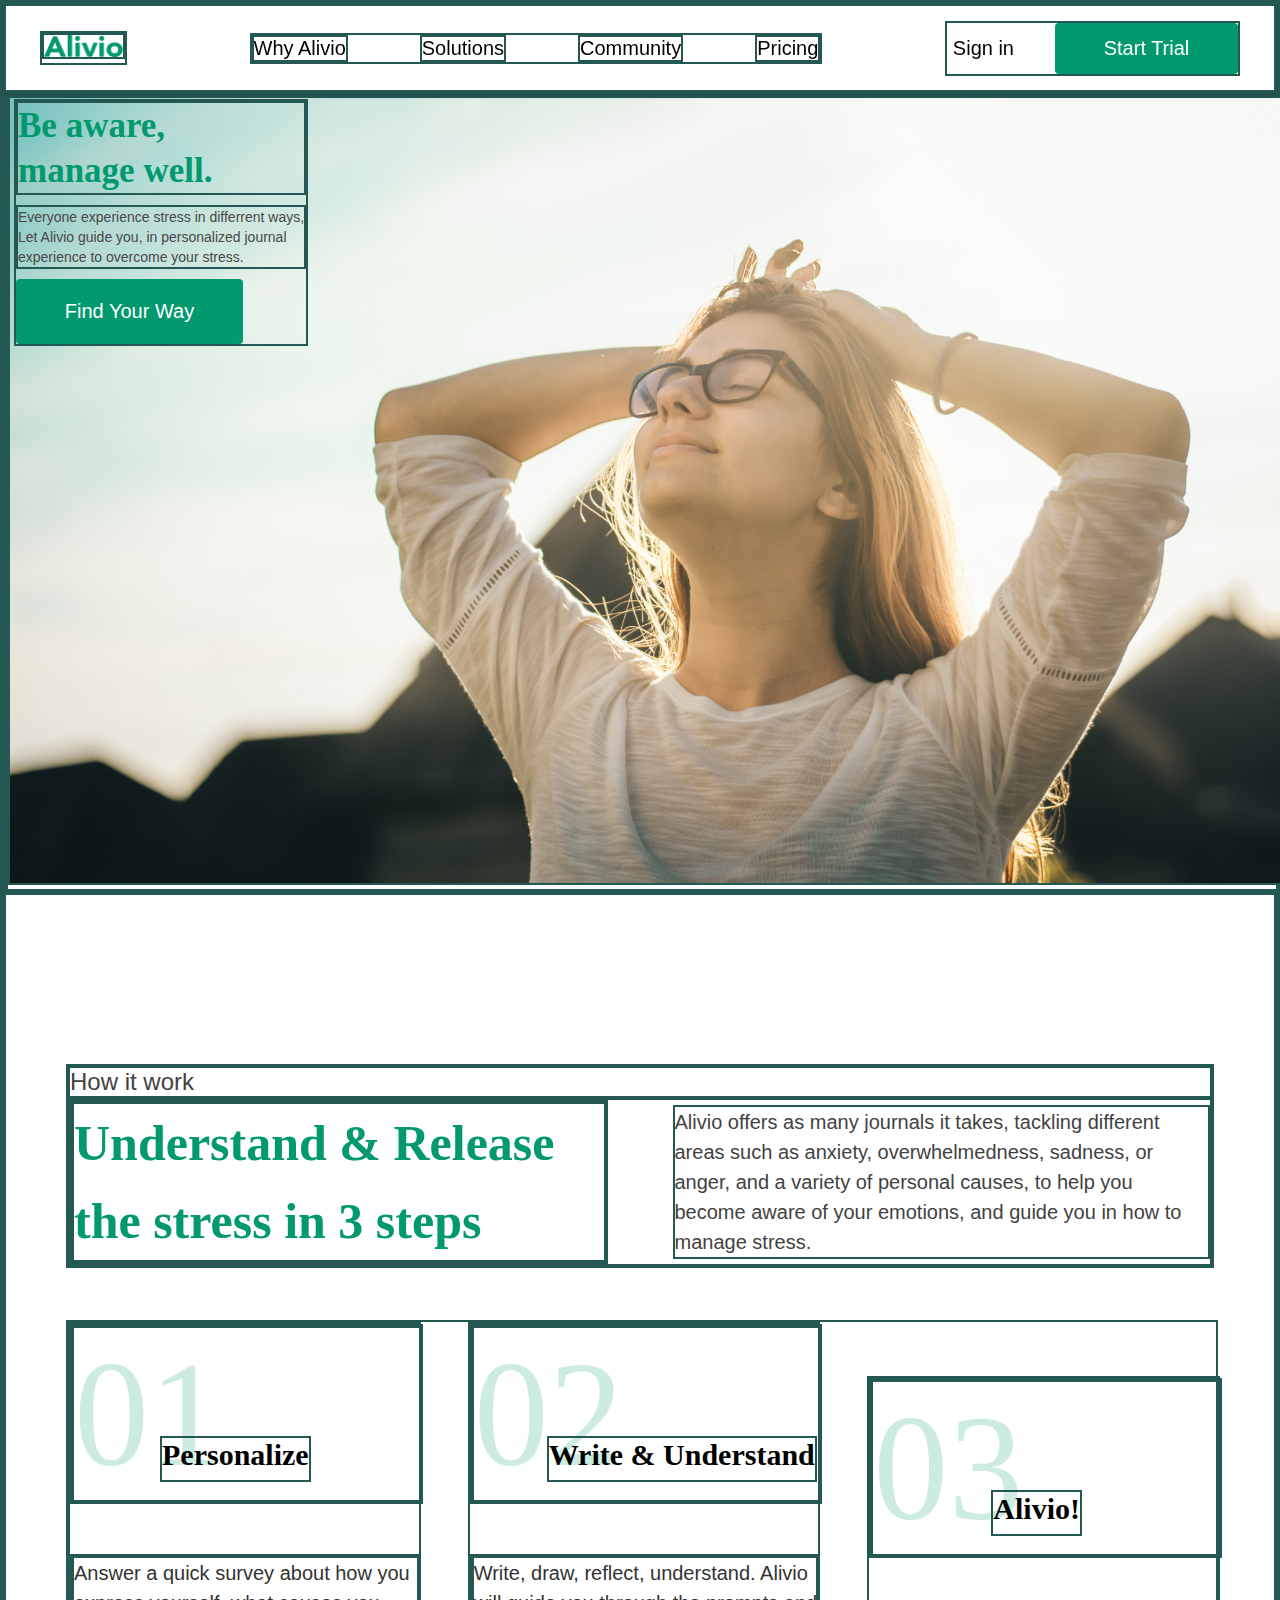
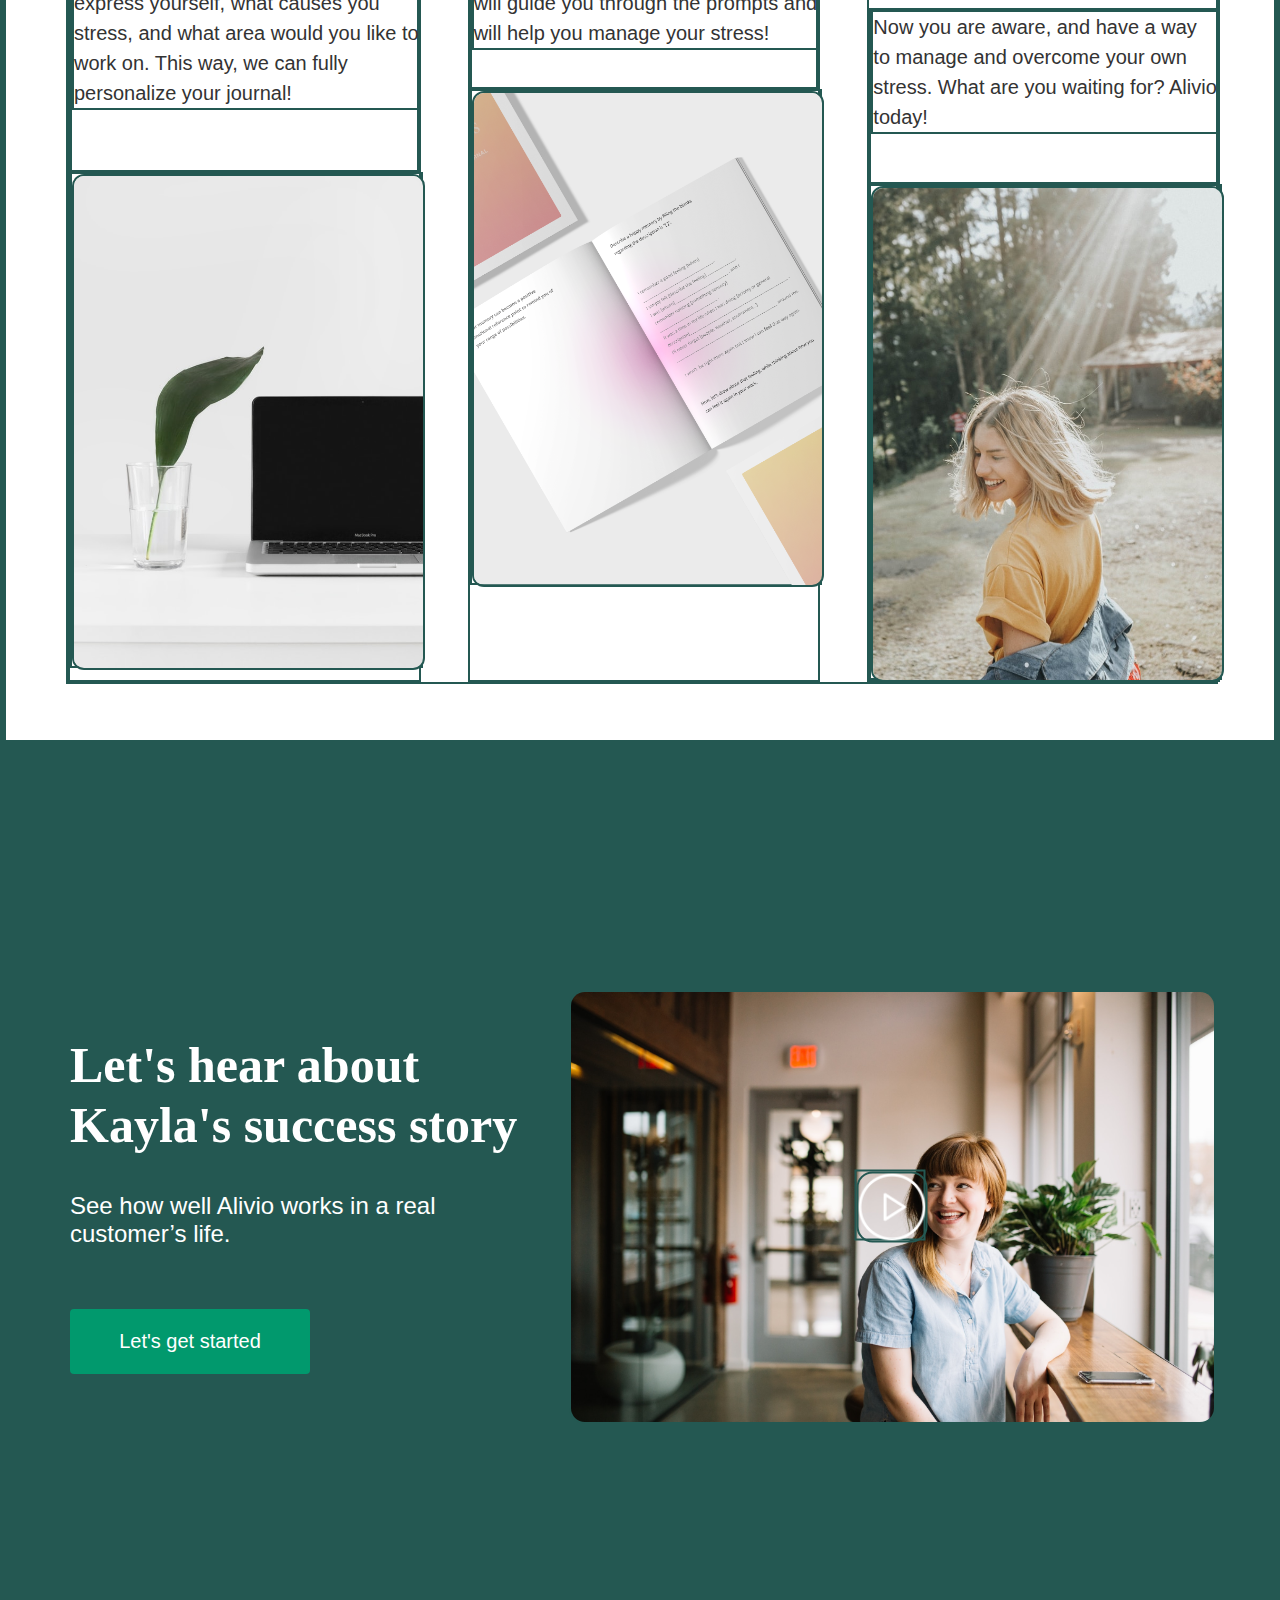
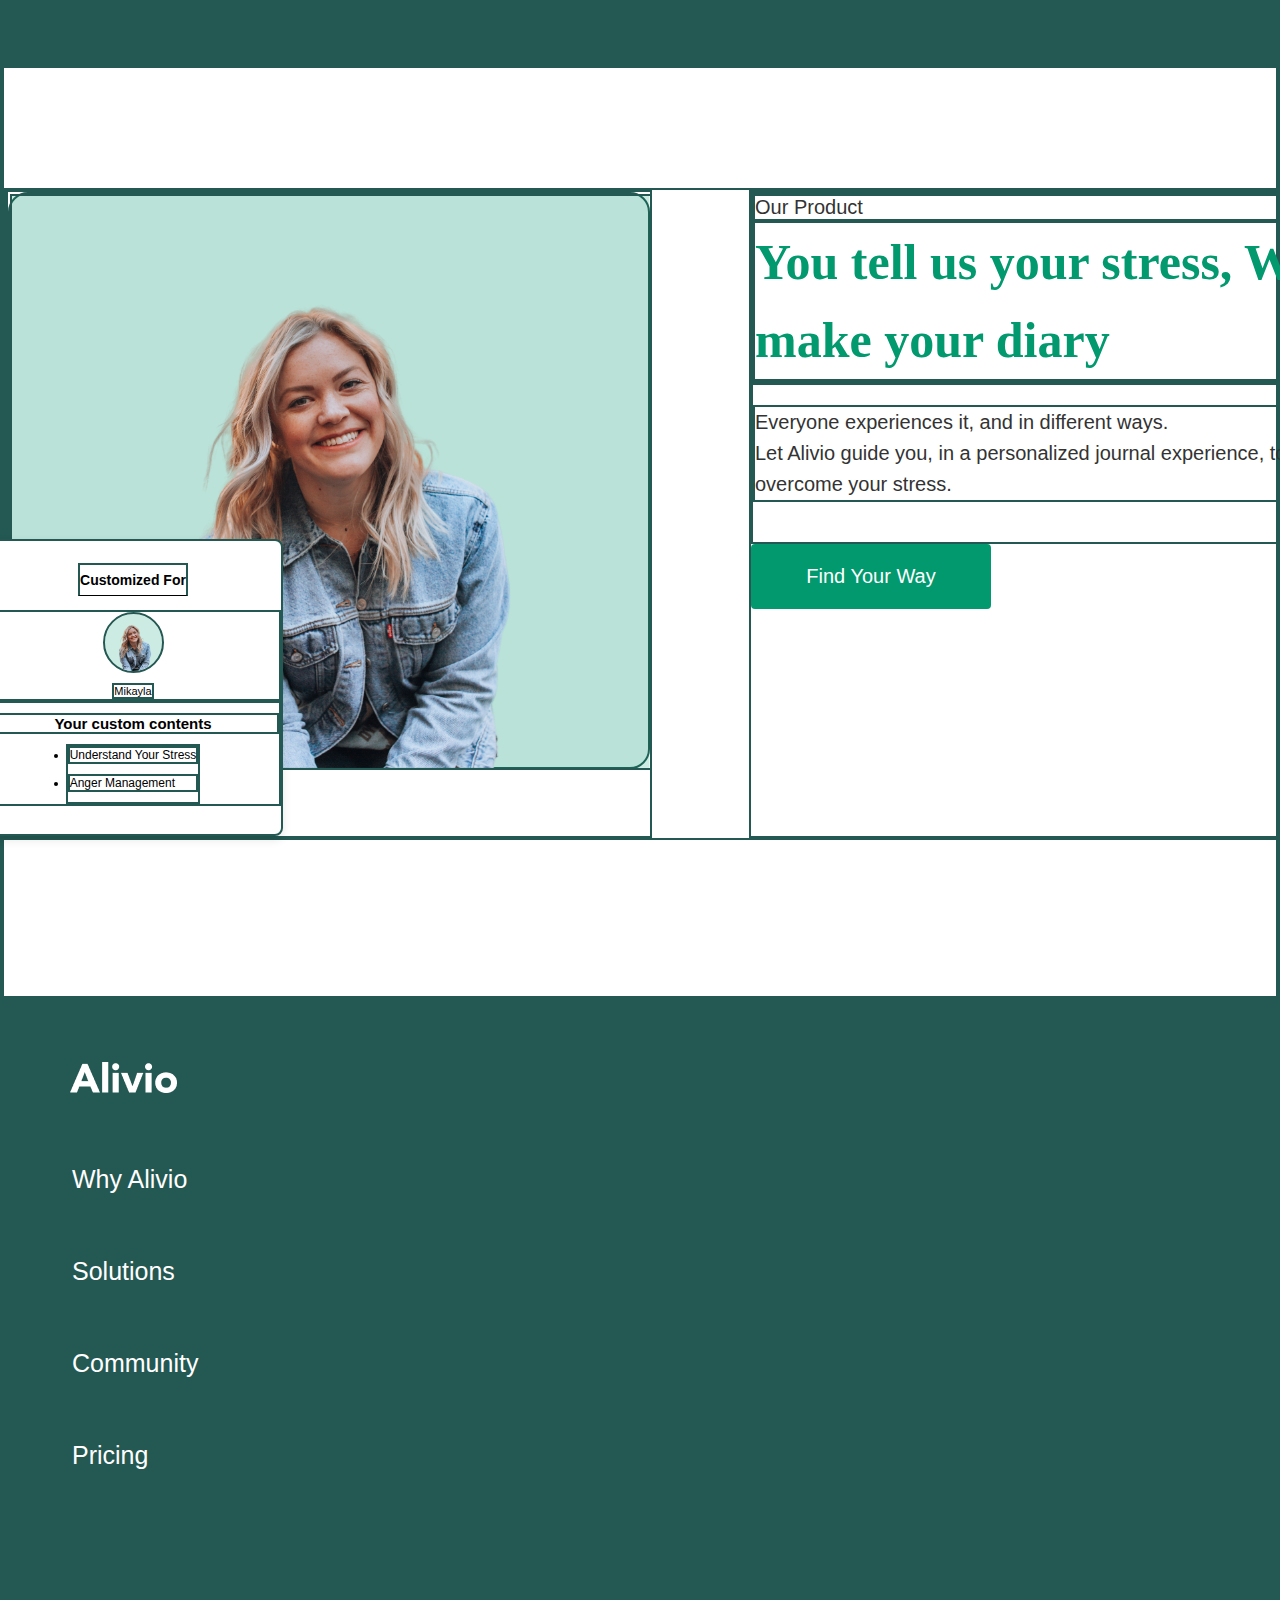
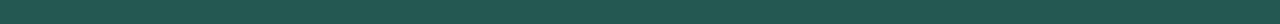
==== commit ffca7516: "final-edit" ====
--- a/index.html
+++ b/index.html
@@ -8,30 +8,15 @@
 </head>
 <body>
     <!-- navbar-section -->
-    <!-- <header class="header">
-        <div class="logo">
-            <img src="imgs/logo.png" alt="Logo image">
-        </div>
-        <nav class="nav">
-          <a href="#">Why Alivio</a>
-          <a href="#">Solutions</a>
-          <a href="#">Community</a>
-          <a href="#">Pricing</a>
-        </nav>
-        <div class="buttons">
-          <button class="sign-in">Sign in</button>
-          <button class="start-trial">Start Trial</button>
-        </div>
-    </header> -->
     <header class="header">
         <div class="logo">
-            <img src="imgs/logo.png" alt="Logo image">
+            <img src="image/logo.png" alt="logo-image">
         </div>
         <nav class="nav-menu">
-            <a href="#">Why Alivio</a>
-            <a href="#">Solutions</a>
-            <a href="#">Community</a>
-            <a href="#">Pricing</a>
+            <a href="why-alivio">Why Alivio</a>
+            <a href="solutions">Solutions</a>
+            <a href="comunity">Community</a>
+            <a href="pricing">Pricing</a>
         </nav>
         <div class="buttons">
             <button class="sign-in">Sign in</button>
@@ -46,10 +31,10 @@
 
     <div class="mobile-menu">
         <nav>
-            <a href="#">Why Alivio</a>
-            <a href="#">Solutions</a>
-            <a href="#">Community</a>
-            <a href="#">Pricing</a>
+            <a href="why-alivio">Why Alivio</a>
+            <a href="solutions">Solutions</a>
+            <a href="comunity">Community</a>
+            <a href="pricing">Pricing</a>
             <button class="sign-in">Sign in</button>
             <button class="start-trial">Start Trial</button>
         </nav>
@@ -57,14 +42,12 @@
       <!-- background section -->
     <div class="background">
         <div class="background-img">
-            <img src="imgs/background-img.jpg" alt="background">
+            <img src="image/background-img.jpg" alt="background">
         </div>
         <div class="background-slogan">
             <h1>Be aware, <br> manage well.</h1>
             <p>Everyone experience stress in differrent ways,<br>Let Alivio guide you, in personalized journal<br> experience to overcome your stress.</p>
-            <div class="slogan-btn">
-                <button> Find Your Way</button>
-            </div>
+            <button> Find Your Way</button>
         </div>
     </div>
     <!-- infrompart section -->
@@ -83,48 +66,48 @@
                 </div>
             </div>
         </div>          
-        <div class="inform-block" id="Solutions">
+        <div class="inform-block" id="solutions">
             <div class="personalize-block ">
                 <div class="num-name">
                     <div class="number"> 01</div>
-                    <h1 class="name-block">Personalize</h1>
+                    <h1 class="name-block number1">Personalize</h1>
                 </div>
                 <div class="descript-inform ">
                     <p>Answer a quick survey about how you express yourself, what causes you stress, and what area would you like to work on. This way, we can fully personalize your journal!</p>
                 </div>
                 <div class="inform-img">
-                    <img src="imgs/presonalize-img.png" alt="personalize">
+                    <img src="image/presonalize-img.png" alt="personalize">
                 </div>
             </div>
-            <div class="personalize-block top" >
+            <div class="personalize-block distance-number2" >
                 <div class="num-name">
                     <div class="number"> 02</div>
-                    <h1 class="name-block ">Write & Understand</h1>
+                    <h1 class="name-block number2">Write & Understand</h1>
                 </div>
                 <div class="descript-inform bottom">
                     <p>Write, draw, reflect, understand. Alivio will guide you through the prompts and will help you manage your stress!</p>
                 </div>
                 <div class="inform-img">
-                    <img src="imgs/write-understand-img.png" alt="write&understand">
+                    <img src="image/write-understand-img.png" alt="write&understand">
                 </div>  
             </div>
-            <div class="personalize-block top2">
+            <div class="personalize-block distance-number3">
                 <div class="num-name">
                     <div class="number"> 03</div>
-                    <h1 class="name-block ">Alivio!</h1>
+                    <h1 class="name-block number3">Alivio!</h1>
                 </div>
                 <div class="descript-inform bottom2">
                     <p>Now you are aware, and have a way to manage and overcome your own stress.
                         What are you waiting for? Alivio today!</p>
                 </div>
                 <div class="inform-img">
-                    <img src="imgs/alivio-img.png" alt="alivio">
+                    <img src="image/alivio-img.png" alt="alivio">
                 </div>
             </div>
         </div>
     </div>
     <!-- video section -->
-    <div class="video-part" id="Comunity">
+    <div class="video-part" id="comunity">
         <div class="video-detail">
             <h1>Let's hear about Kayla's success story</h1>
             <p>See how well Alivio works in a real customer’s life. </p>
@@ -133,22 +116,22 @@
             </div>
         </div>
         <div class="clip-video">
-            <img src="imgs/video-section.png" alt="video">
+            <img src="image/video-section.png" alt="video">
             <div class="play">
-                <img src="imgs/play-button.png" alt="play-button">
+                <img src="image/play-button.png" alt="play-button">
             </div>
         </div>
     </div>
      <!-- find your way section -->
-    <div class="find-your" id="Pricing">
+    <div class="find-your" id="pricing">
         <div class="picture-section">
             <div class="back-block">
-                <img src="imgs/your-way-person.png" alt="person">
+                <img src="image/your-way-person.png" alt="person">
             </div>
             <div class="customized-card ">
                 <p class="title line">Customized For</p>
                 <div class="profile-section">
-                  <img src="imgs/your-way-person.png" alt="Profile Image" class="profile-image">
+                  <img src="image/your-way-person.png" alt="profile-Image" class="profile-image">
                   <p class="name">Mikayla</p>
                 </div>
                 <div class="content-section">
@@ -160,7 +143,6 @@
                 </div>
             </div>     
         </div>
-        <div class="detail-find-you">
             <div class="find-you-descript" id="find you inform">
                 <div class="right">
                     <p>Our Product</p>
@@ -173,15 +155,12 @@
                         Let Alivio guide you, in a personalized journal experience, to overcome your stress.
                     </p>
                 </div>
+                    <button> Find Your Way</button>
             </div>
-            <div class="slogan-btn">
-                <button> Find Your Way</button>
-            </div>
-        </div>
     </div>
     <footer class="footer">
         <div class="footer-logo">
-            <img src="imgs/logo-footer.png" alt="logo-footer">
+            <img src="image/logo-footer.png" alt="logo-footer">
         </div>
         <ul class="footer-links">
             <li><a href="#">Why Alivio</a></li>
@@ -193,11 +172,14 @@
     <script>
         const hamburger = document.querySelector('.hamburger');
         const mobileMenu = document.querySelector('.mobile-menu');
-
+        
         hamburger.addEventListener('click', () => {
-            mobileMenu.classList.toggle('show');
+          mobileMenu.classList.toggle('show'); 
         });
     </script>
+
+
+
     
 </body>
 </html>--- a/style.css
+++ b/style.css
@@ -1,18 +1,17 @@
-
+*{
+  border: 2px solid #245852;
+}
 
 
 body {
   font-family: 'Lato', sans-serif;
-  margin: 0 auto;
   padding: 0;
-  max-width: 1440px
- 
+  margin: 0;
 }
 p {
   font-family: 'Lato', sans-serif; 
   font-size: 20px; 
   color: #333; 
-  line-height: 1.6;
   margin: 0; 
 }
 h1 {
@@ -26,7 +25,7 @@
   height: 84px;
   background-color: #ffffff;
   align-items: center;
-  padding: 0 2px;
+  padding: 0 34px;
   box-shadow: 0px 4px 6px rgba(0, 0, 0, 0.1);
   z-index: 1000;
   display: flex;
@@ -109,9 +108,104 @@
   text-align: left;
   width: 100%;
 }
-/* Responsive section*/
+
+
+
+/* Default Styles for Desktop */
+.header {
+  position: sticky;
+  top: 0;
+  height: 84px;
+  background-color: #ffffff;
+  align-items: center;
+  padding: 0 34px;
+  box-shadow: 0px 4px 6px rgba(0, 0, 0, 0.1);
+  z-index: 1000;
+  display: flex;
+  justify-content: space-between;
+}
+.logo img {
+  width: 79px;
+  height: 22px;
+}
+.nav-menu {
+  display: flex;
+  justify-content: center;
+  gap: 72px;
+}
+.nav-menu a {
+  text-decoration: none;
+  color: #000;
+  font-size: 20px;
+}
+.nav-menu a:hover {
+  color: #008000;
+}
+.buttons {
+  display: flex;
+  gap: 35px;
+}
+.buttons .sign-in {
+  background: none;
+  border: none;
+  color: #000;
+  font-size: 20px;
+  cursor: pointer;
+}
+.buttons .start-trial {
+  background-color: #01996D;
+  color: #fff;
+  padding: 10px 20px;
+  border-radius: 4px;
+  border: none;
+  font-size: 20px;
+  cursor: pointer;
+  width: 183px;
+  height: 51px;
+}
+.buttons .start-trial:hover {
+  background-color: #005f00;
+}
+.hamburger {
+  display: none; /* Hidden by default */
+  flex-direction: column;
+  gap: 5px;
+  cursor: pointer;
+}
+.hamburger span {
+  width: 25px;
+  height: 3px;
+  background: #333;
+  border-radius: 2px;
+}
+.mobile-menu {
+  display: none;
+  flex-direction: column;
+  position: absolute;
+  top: 84px;
+  left: 0;
+  background-color: white;
+  width: 100%;
+  box-shadow: 0px 4px 6px rgba(0, 0, 0, 0.1);
+  padding: 20px;
+  z-index: 999;
+}
+.mobile-menu.show {
+  display: flex;
+}
+.mobile-menu a,
+.mobile-menu .sign-in,
+.mobile-menu .start-trial {
+  margin: 10px 0;
+  padding: 10px 15px;
+  text-align: left;
+  width: 100%;
+}
+
+/* Responsive navbar section*/
 /* Mobile (up to 767px) */
 @media (max-width: 767px) {
+  
   .nav-menu,
   .buttons {
       display: none; 
@@ -144,64 +238,54 @@
       font-size: 4px;
   }
 }
+
+
 /* Tablet (768px to 1279px) */
 @media (min-width: 768px) and (max-width: 1279px) {
-  .nav-menu {
-      gap: 15px;
+  
+  .nav-menu,
+  .buttons {
+      display: none; 
+  }
+  .hamburger {
+      display: flex; 
+  }
+  .mobile-menu {
+      display: none;
+  }
+  .mobile-menu.show {
+      display: flex; 
   }
   .background-slogan {
-      top: 200px;
-      left: 40px;
+      top: 150px;
+      left: 20px;
+      text-align: center;
       position: absolute;
   }
   .background-slogan h1 {
-      font-size: 20px;
+      font-size: 10px;
   }
   .background-slogan p {
-      font-size: 9px;
-      line-height: 26px;
+      font-size: 4px;
+      line-height: 24px;
   }
   .slogan-btn button {
-      width: 180px;
-      height: 40px;
-      font-size: 9px;
-  }
-}
-/* Desktop (1280px and up) */
-@media (min-width: 1280px) {
-  .nav-menu {
-      display: flex;
-  }
-  .hamburger {
-      display: none;
-  }
-  .background-slogan {
-      top: 235px;
-      left: 60px;
-      position: absolute;
-  }
-  .background-slogan h1 {
-      font-size: 65px;
-  }
-  .background-slogan p {
-      font-size: 20px;
-      line-height: 28px;
-  }
-  .slogan-btn button {
-      width: 227px;
-      height: 65px;
-      font-size: 20px;
-  }
-}
+      width: 200px;
+      height: 50px;
+      font-size: 4px;
+  }
+}
+
 /* Background section */
 .background {
   position: relative;
+  top: 0;
+  left: 0;
 }
 
 .background-img {
   width: 100%;
   height: auto;
-  object-fit: cover;
   position: relative;
 }
 .background-img img {
@@ -219,6 +303,7 @@
   color: #01996d;
   margin: 0;
   line-height: 73px;
+  
 }
 .background-slogan p {
   font-size: 20px;
@@ -227,17 +312,18 @@
   line-height: 1.6;
   font-family: 'Lato', sans-serif;
 }
-.slogan-btn button {
+.background-slogan button {
   padding: 12px 30px;
-  font-size: 18px;
-  line-height: 25px;
+  font-size: 20px;
   background-color: #01996d;
   color: white;
   border: none;
   cursor: pointer;
   border-radius: 4px;
-}
-.slogan-btn button:hover {
+  width: 227px;
+  height: 65px;
+}
+.background-slogan button:hover {
   background-color: #a0ddc6;
 }
 /* Responsive sectoion*/
@@ -257,11 +343,11 @@
     font-size: 12px;
     line-height: 15px;
   }
-  .slogan-btn button {
-    font-size: 12px;
+  .background-slogan button {
+    font-size: 20px;
     padding: 10px 20px;
-    width: 120px;
-    height: 40;
+    width: 227px;
+    height: 65px;
   }
 }
 /* Tablet (768px - 1279px) */
@@ -278,30 +364,72 @@
     font-size: 18px;
     line-height: 28px;
   }
-  .slogan-btn button {
-    font-size: 11px;
-    padding: 12px 25px;
+  .background-slogan button {
+    font-size: 20px;
+    padding: 20px 40px;
+    width: 240px;
+    height: 65px;
   }
 }
 /* Desktop (1280px and up) */
-@media (min-width: 1280px) {
+/* @media (min-width: 1280px) {
+  .header {
+    height: 100px; 
+    padding: 0 60px; 
+  }
+  .logo img {
+    width: 100px; 
+    height: auto;
+  }
+  .nav-menu {
+    gap: 50px; 
+  }
+  .nav-menu a {
+    font-size: 24px;
+  }
+  .buttons .sign-in {
+    font-size: 22px; 
+  }
+  .buttons .start-trial {
+    font-size: 22px; 
+    width: 220px;
+    height: 60px;
+    padding: 12px 30px;
+  } */
+
+  /* Background  เหมือนซ้ำนะ*/
+  .background {
+    width: 100%;
+    height: auto;
+    position: relative;
+  }
+  .background-img img {
+    width: 100%;
+    height: auto;
+    object-fit: cover; 
+  }
   .background-slogan {
     text-align: left;
-    top: 260px;
-    left: 50px;
+    top: 5px; 
+    left: 8px; 
   }
   .background-slogan h1 {
-    font-size: 65px;
+    font-size: 35px; 
+    line-height: 45px; 
   }
   .background-slogan p {
-    font-size: 20px;
-    line-height: 31px;
+    font-size: 14px;
+    line-height: 20px;
+    margin: 10px 0px;
   }
   .slogan-btn button {
-    font-size: 20px;
-    padding: 12px 30px;
-  }
-}
+    font-size: 24px; 
+    width: 260px; 
+    height: 70px; 
+    padding: 15px 35px;
+  }
+
+
 /* .alivio-inform top */
 .alivio-inform {
   padding: 169px 60px 56px 60px;
@@ -319,13 +447,12 @@
 }
 .content-container {
   display: flex;
-  flex-wrap: wrap;
-  gap: 20px;
+  gap: 65px;
   align-items: center;
 }
 .content-container .left {
   flex: 1;
-  min-width: 300px;
+  max-width: 584px;
 }
 .why-alivio{
   padding: 0;
@@ -338,7 +465,7 @@
 }
 .content-container .right {
   flex: 1;
-  min-width: 300px;
+  max-width: 671px;
   color: #424242;
   font-size: 20px;
   line-height: 30px;
@@ -353,14 +480,15 @@
 }
 .personalize-block{
   width: 100%;
-  max-width: 405px;
+  max-width: 390px;
   height: auto;
 }
-.personalize-block.top{
-  margin-top: 237px;
-}
-.personalize-block.top2{
+.personalize-block.distance-number2{
+  max-width: 392px;
+}
+.personalize-block.distance-number3{
   margin-top: 54px;
+  max-width: 435px;
 }
 .alivio-block{
   margin-top: 30px;
@@ -384,12 +512,20 @@
 }
 .name-block{ 
   position: absolute;
-  top: 80px;
-  left: 90px;
-  font-size: 24px;
+  font-size: 30px;
   color: #000; 
   margin: 0;
   width: auto;
+  bottom: 20px;
+}
+.name-block.number1{ 
+  left:88px;
+}
+.name-block.number2{ 
+  left: 75px;
+}
+.name-block.number3{ 
+  left: 120px;
 }
 .descript-inform p {
   margin: 0 0 60px 0;
@@ -408,7 +544,7 @@
   width: 100%;
   max-width: 390px;
   height: 492px;
-  border-radius: 12px;
+  /* border-radius: 12px; */
 }
 .inform-img img {
   width: 100%;
@@ -424,7 +560,7 @@
     gap: 20px;
   }
   .number {
-    font-size: 100px;
+    font-size: 102px;
   }
   .name-block {
     font-size: 20px;
@@ -436,34 +572,58 @@
   .descript-inform3 p {
     font-size: 16px;
   }
-  .alivio-inform{
+  .alivio-inform {
     padding: 119px 30px 16px 30px;
-  }
-}
+    max-width: 100%; /* ให้พื้นที่เต็มจอ */
+    margin: 0 auto;
+  }
+  .personalize-block.distance-number2{
+    margin-top: 50px;
+    max-width: 392px;
+  }
+  .personalize-block.distance-number3{
+    margin-top: 50px;
+    max-width: 392px;
+  }
+  .content-container{
+    display: flex;
+    flex-direction: column;
+  }
+}
+
 @media (min-width: 768px) and (max-width: 1279px) {
   .inform-block {
     grid-template-columns: repeat(2, 1fr);
     gap: 30px;
   }
-
   .number {
     font-size: 110px;
   }
-
   .name-block {
     font-size: 22px;
     top: 70px;
     width: max-content;
   }
-
   .descript-inform1 p,
   .descript-inform2 p,
   .descript-inform3 p {
     font-size: 18px;
   }
-  .alivio-inform{
-    padding: 139px 40px 24px 40px;
-  }
+  .alivio-inform {
+    padding: 139px 40px 51px 40px;
+    max-width: 1200px; /* จำกัดขนาดให้อยู่ในพื้นที่ */
+    margin: 0 auto;
+  }
+  .descript-inform.bottom p {
+    margin: 0 0 90px 0;
+}
+.background-slogan{
+  text-align: left;
+    top: 50px;
+    left: 60px;
+
+}
+
 }
 
 @media (min-width: 1280px) {
@@ -471,33 +631,35 @@
     grid-template-columns: repeat(3, 1fr);
     gap: 51px;
   }
-
   .number {
     font-size: 150px;
   }
-
   .name-block {
     font-size: 30px;
     top: 110px;
     width: max-content;
   }
-
   .descript-inform1 p,
   .descript-inform2 p,
   .descript-inform3 p {
     font-size: 20px;
   }
+  .alivio-inform {
+    padding: 169px 60px 56px 60px;
+    max-width: 1440px; /* จำกัดขนาดความกว้าง */
+    margin: 0 auto; /* จัด content ให้อยู่ตรงกลาง */
+  }
 }
 /* Video Section section */
 .video-part {
   display: flex;
   align-items: center;
-  justify-content: space-between;
   background-color: #245852;
   gap: 22px;
   height: 922px;
+  padding: 0px 60px;
   margin: 0 auto;
-  padding: 0px 60px;
+  justify-content: center;
 }
 .video-detail {
   width: 551px;
@@ -512,7 +674,6 @@
   font-size: 25px;
   color: #ffffff;
   margin: 33px 0px 57px 0px;
-  line-height: 1.6;
 }
 .clip-video {
   position: relative;
@@ -556,8 +717,8 @@
 @media (max-width: 767px) {
   .video-part {
     flex-direction: column;
-    gap: 20px;
-    height: auto;
+    gap: 22px;
+    height: 922px;
     padding: 20px;
     text-align: center;
   }
@@ -565,10 +726,10 @@
     width: 100%;
   }
   .video-detail h1 {
-    font-size: 24px;
+    font-size: 50px;
   }
   .video-detail p {
-    font-size: 16px;
+    font-size: 25px;
     margin: 20px 0;
   }
   .clip-video {
@@ -584,28 +745,36 @@
     height: 50px;
   }
   .video-btn button {
-    font-size: 16px;
-    width: 200px;
-    height: 50px;
+    font-size: 20px;
+    width: 240px;
+    height: 65px;
+    padding: 0;
   }
 }
 /* Tablet (768px - 1279px) */
 @media (min-width: 768px) and (max-width: 1279px) {
   .video-part {
-    gap: 30px;
+    gap: 22px;
     padding: 40px;
-    height: auto;
-  }
+    height: 922px;
+    display: flex;
+    flex-wrap: wrap;
+    justify-content: flex-start;
+    padding-left: 60px;
+  }
+
   .video-detail {
     width: 50%;
   }
   .video-detail h1 {
-    font-size: 36px;
+    font-size: 55px;
+    width: 551px;
   }
   .video-detail p {
-    font-size: 18px;
-  }
-  .clip-video {
+    font-size: 25px;
+    width: 550px;
+  }
+  /* .clip-video {
     width: 60%;
     height: auto;
   }
@@ -621,15 +790,40 @@
     font-size: 18px;
     width: 220px;
     height: 60px;
+  } */
+  .clip-video {
+    position: relative;
+    width: 747px;
+    height: 430px;
+  }
+  .clip-video img {
+    width: 100%;
+    height: 100%;
+    border-radius: 16px;
+    object-fit: cover;
+  }
+  .play {
+    position: absolute;
+    top: 50%;
+    left: 50%;
+    transform: translate(-50%, -50%);
+    width: 60px;
+    height: 60px;
+    cursor: pointer;
+  }
+  .play img {
+    width: 100%;
+    height: auto;
   }
 }
 /* Desktop (1280px and up) */
 @media (min-width: 1280px) {
   .video-part {
-    flex-direction: row;
+    /* flex-direction: row; */
     gap: 22px;
     height: 922px;
     padding: 0px 60px;
+    margin: 0 auto;
   }
   .video-detail {
     width: 551px;
@@ -662,7 +856,7 @@
 .find-your {
   display: flex;
   justify-content: center; 
-  align-items: flex-start;
+  /* align-items: flex-start; */
   position: relative;
   gap: 97px;
   margin: 120px 60px 156px 60px;
@@ -670,21 +864,33 @@
   height: 648px;
 }
 .picture-section {
-  display: flex;
+  /* display: flex;
   flex-direction: column;
-  align-items: center;
+  align-items: center; */
   position: relative;
+  
+  
 }
 .back-block {
   background-color: #E9F4F3; 
   width: 638.69px;
   height: 573.26px;
   border-radius: 20px;
-  overflow: hidden; 
+  
 }
 .back-block img {
   width: 100%;
   height: auto;
+}
+.find-you-descript button{
+  font-size: 20px;
+  background-color: #01996d;
+  color: white;
+  border: none;
+  cursor: pointer;
+  width: 240px;
+  height: 65px;
+  border-radius: 4px;
 }
 .customized-card {
   width: 296px;
@@ -695,7 +901,7 @@
   text-align: center;
   position: absolute;
   left: -25px;
-  top: 354px;
+  bottom: 0px;
 }
 .title {
   font-size: 16px;
@@ -728,7 +934,6 @@
 }
 .content-section {
   text-align: center;
-  margin-top: 20px;
 }
 .content-section h3 {
   font-size: 15px;
@@ -768,7 +973,7 @@
     align-items: center;
     gap: 30px;
     margin: 40px 20px;
-    width: 100%;
+    width: 90%;
     height: auto;
   }
   .back-block {
@@ -797,14 +1002,25 @@
     font-size: 14px;
   }
   .right h1{
-    font-size: 30px;
-    line-height: 50px;
+    font-size: 55px;
+    line-height: 78px;
   }
   .right-descript p{
-    font-size: 12px;
-    line-height: 30px;
+    font-size: 20px;
+    line-height: 31px;
     margin: 10px 0 20px;
   }
+
+
+  
+  
+
+
+
+
+  
+  
+
 }
 /* Tablet (768px - 1279px) */
 @media (min-width: 768px) and (max-width: 1279px) {
@@ -813,19 +1029,14 @@
     align-items: center;
     gap: 40px;
     margin: 60px 40px;
-    width: 100%;
-    height: auto;
-  }
-  .back-block {
-    width: 80%;
-    height: auto;
-  }
+    width: 90%;
+    height: auto;
+  }
+  
   .customized-card {
     position: relative;
-    top: 0;
-    left: 0;
-    width: 80%;
-    margin-top: 20px;
+    bottom: 190px;
+    left: -25px;
   }
   .title {
     font-size: 14px;
@@ -844,49 +1055,64 @@
 /* Desktop (1280px and up) */
 @media (min-width: 1280px) {
   .find-your {
-    flex-direction: row;
-    justify-content: center;
-    align-items: flex-start;
+    display: flex;
+    justify-content: center; 
     gap: 97px;
-    margin: 120px 36px 156px 60px;
-    width: 1345px;
+    margin: 120px auto 156px; 
     height: 648px;
-  }
+    max-width: 1440px; 
+  }
+
   .back-block {
     width: 638px;
     height: 573px;
   }
+
   .customized-card {
     position: absolute;
     left: -25px;
-    top: 354px;
+    bottom: 0px;
     width: 296px;
     height: 293px;
-  }
+    box-shadow: 0 4px 10px rgba(0, 0, 0, 0.1);
+    border-radius: 8px;
+    background-color: #ffffff;
+  }
+
   .title {
     font-size: 14px;
     margin: 22px 82px 14px;
-  }
+    text-align: center; 
+  }
+
   .profile-image {
-    width: 57px;
-    height: 57px;
-  }
+    /* width: 57px;
+    height: 57px; */
+    border-radius: 50%; 
+    object-fit: cover;
+    margin-bottom: 10px;
+  }
+
   .content-section h3 {
     font-size: 15px;
-  }
+    margin: 10px 0;
+    text-align: center; 
+  }
+
   .content-section li {
-    font-size: 10px;
-  }
-}
+    font-size: 12px;
+    margin-bottom: 10px; 
+    text-align: left; 
+  }
+}
+
 /* Default Styles */
 .footer {
   display: flex;
   flex-direction: column; 
-  align-items: flex-start; 
-  padding: 50px;
+  padding: 60px 0px 144px 60px;
   background-color: #245852; 
   color: white;
-  margin-top: 50px;
   gap: 59.85px;
 }
 
@@ -961,7 +1187,7 @@
 /* Desktop (1280px และขึ้นไป) */
 @media (min-width: 1280px) {
   .footer {
-    padding: 50px;
+    padding: 60px 0px 144px 60px;
     gap: 59.85px;
   }
 
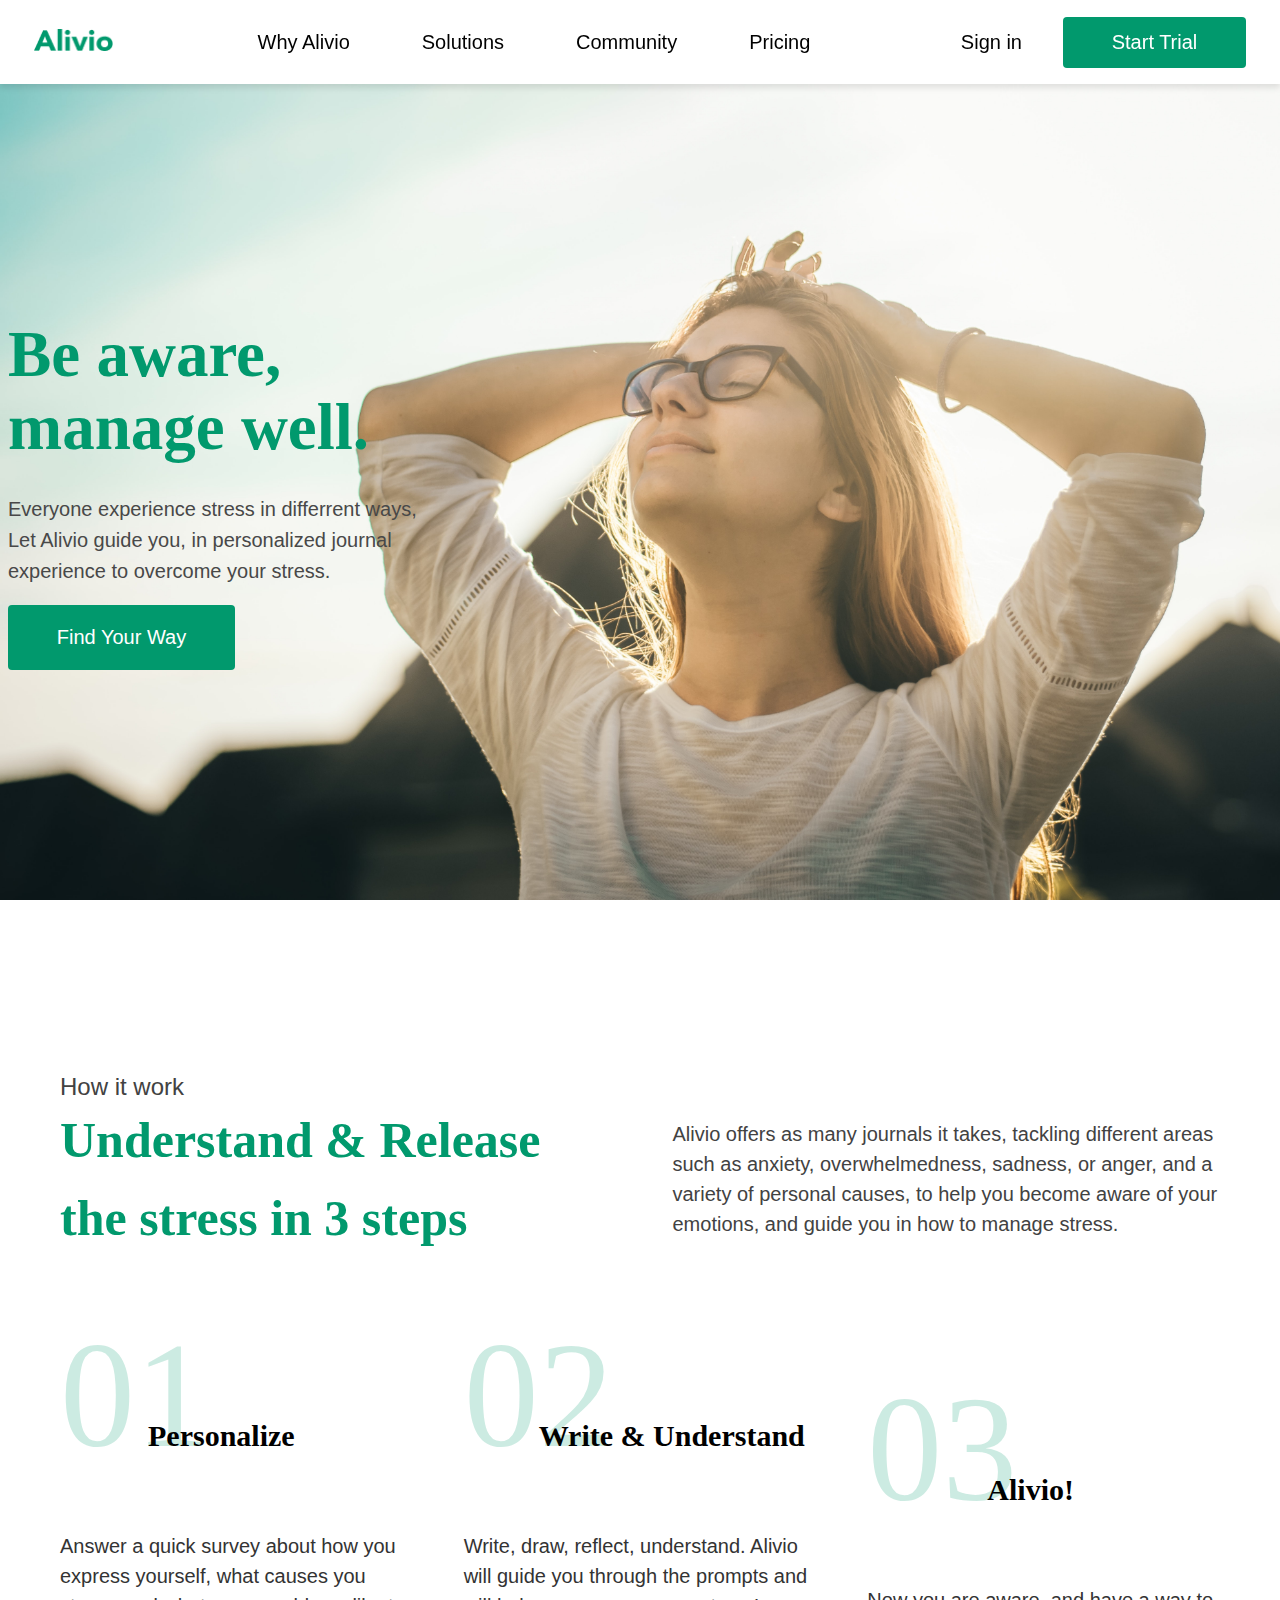
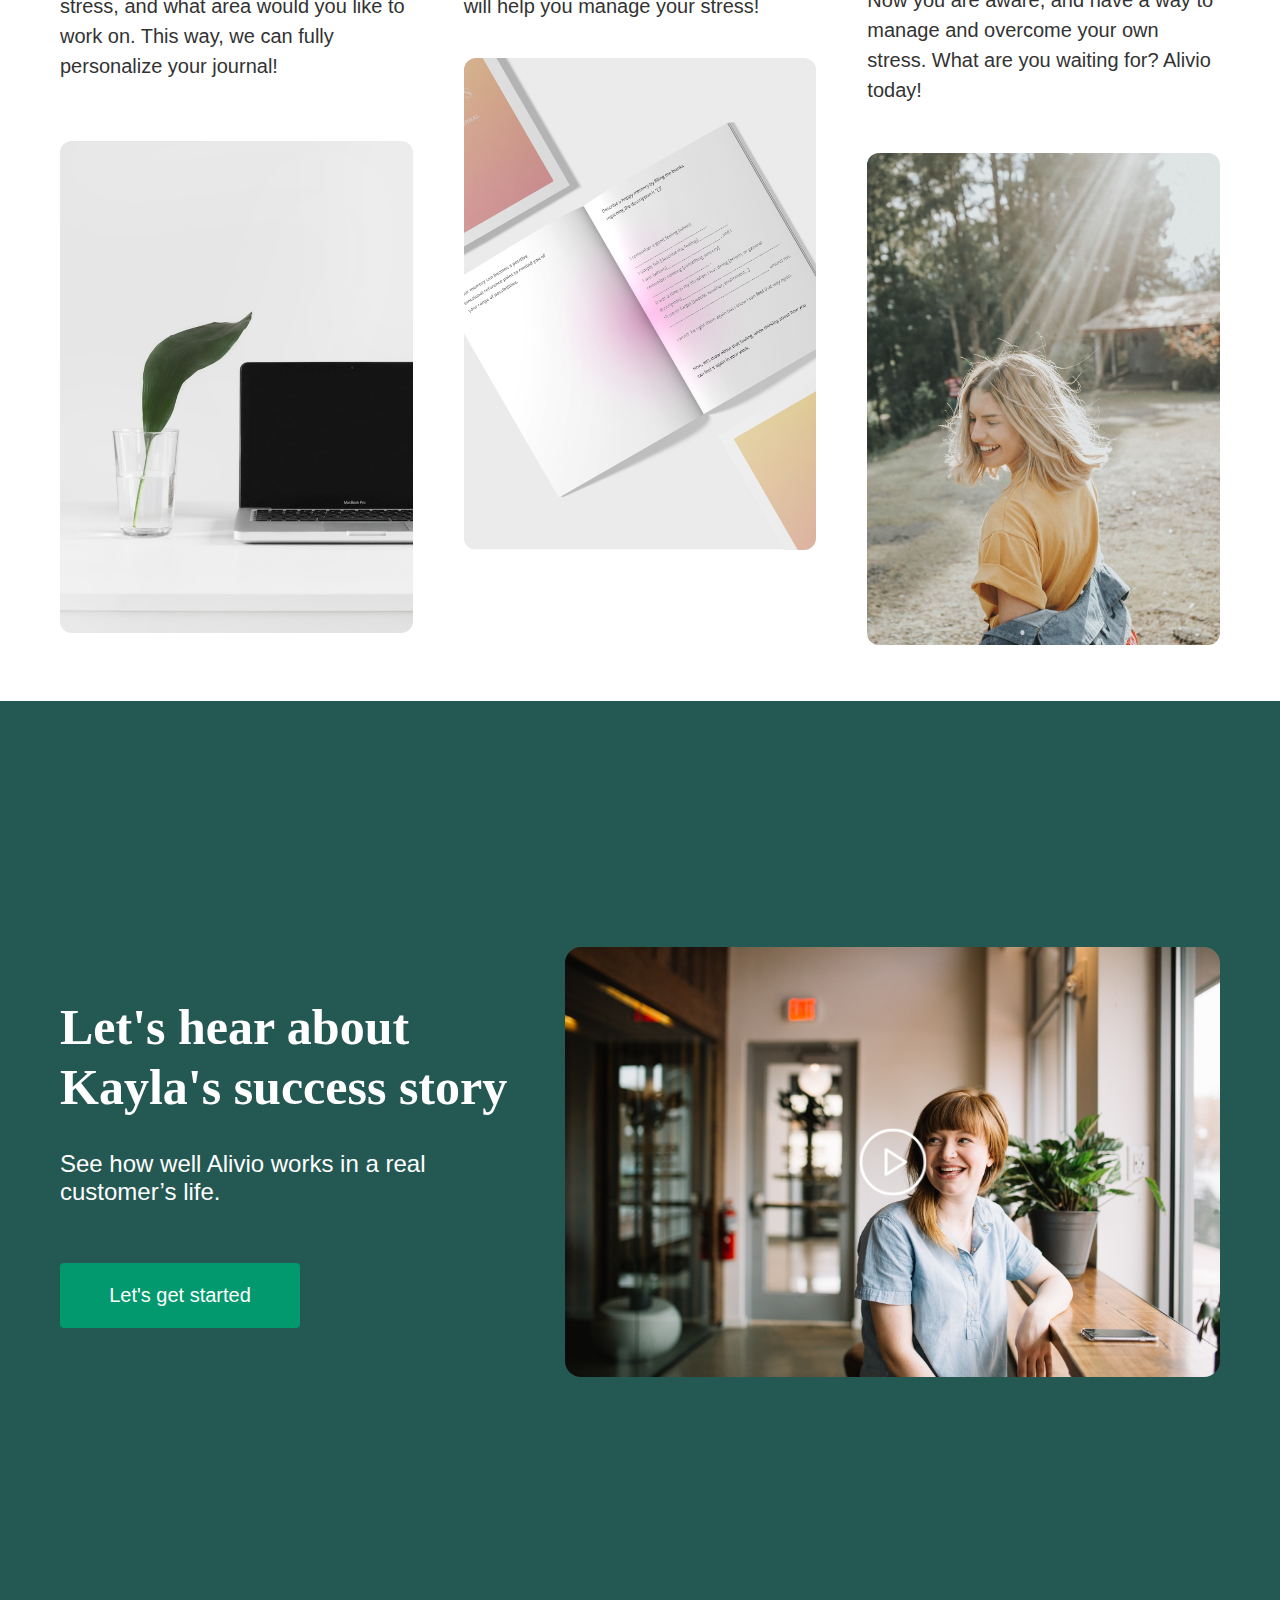
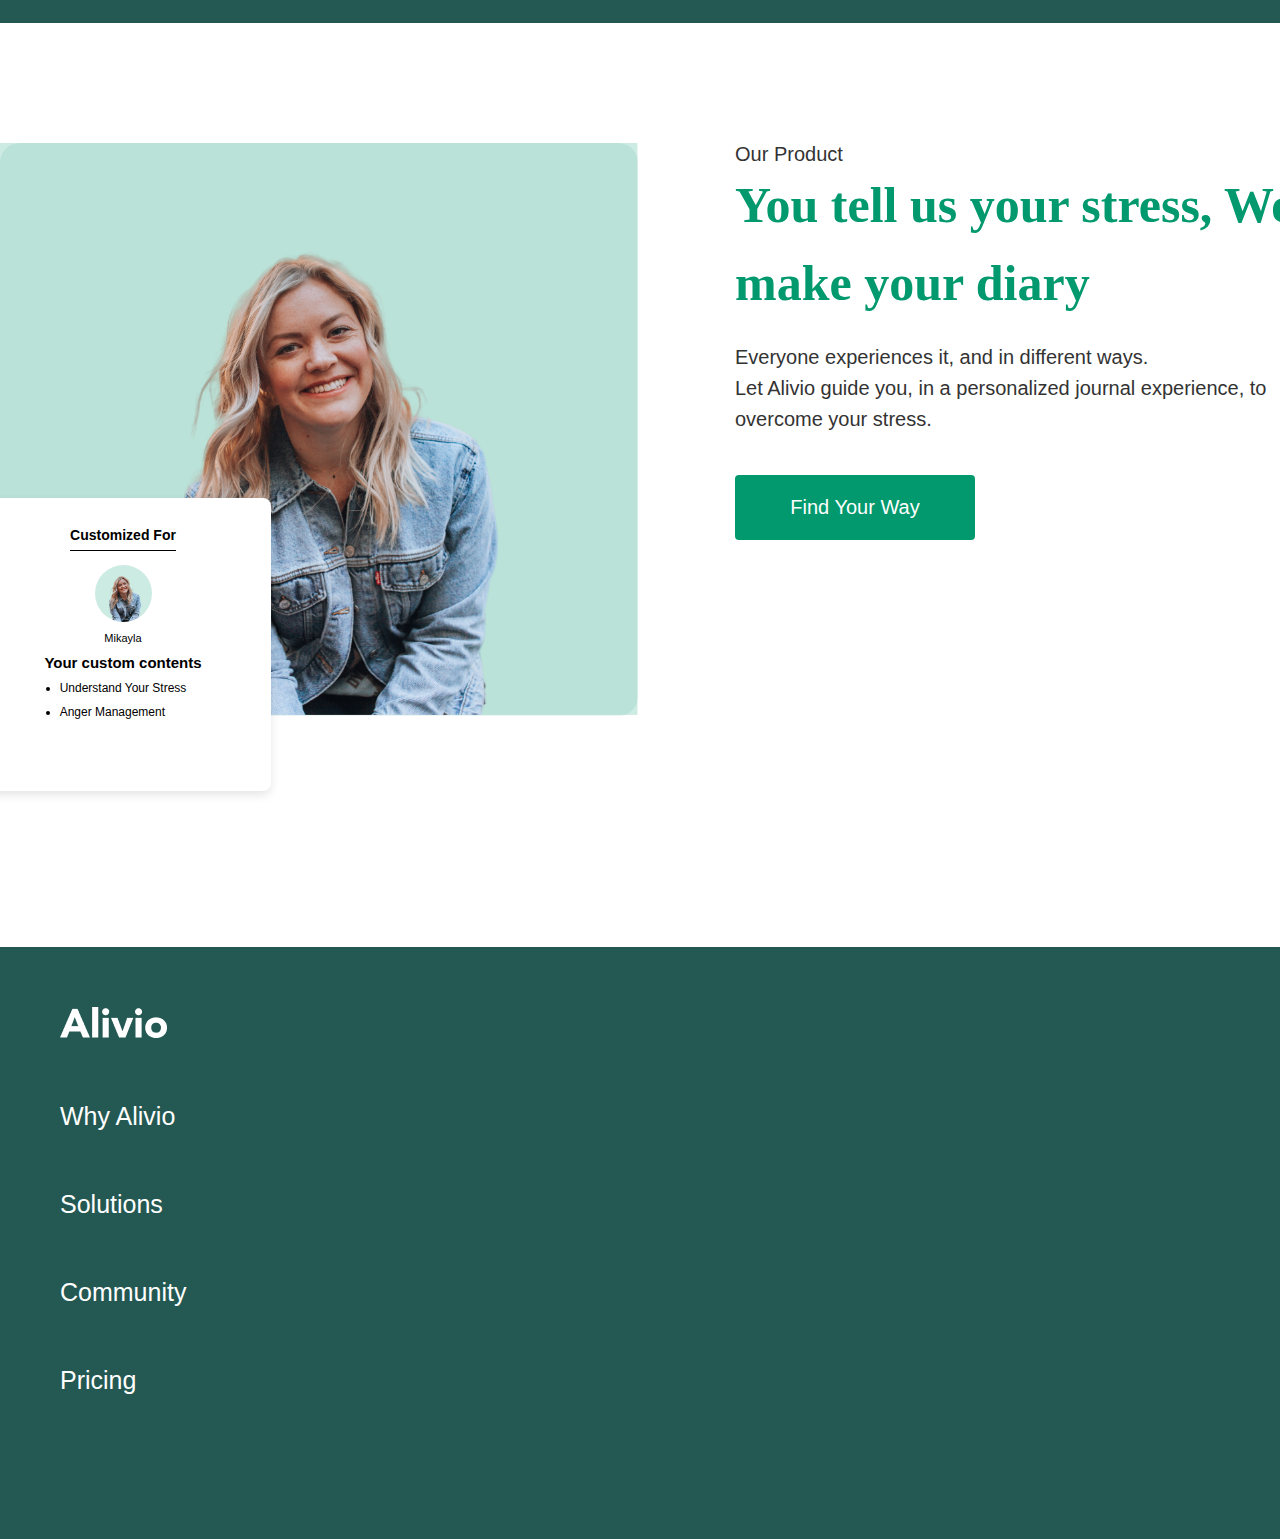
==== commit 4284e6e2: "final-edition" ====
--- a/index.html
+++ b/index.html
@@ -42,7 +42,7 @@
       <!-- background section -->
     <div class="background">
         <div class="background-img">
-            <img src="image/background-img.jpg" alt="background">
+            <img src="images/background-img.jpg" alt="background">
         </div>
         <div class="background-slogan">
             <h1>Be aware, <br> manage well.</h1>
@@ -76,7 +76,7 @@
                     <p>Answer a quick survey about how you express yourself, what causes you stress, and what area would you like to work on. This way, we can fully personalize your journal!</p>
                 </div>
                 <div class="inform-img">
-                    <img src="image/presonalize-img.png" alt="personalize">
+                    <img src="images/presonalize-img.png" alt="personalize">
                 </div>
             </div>
             <div class="personalize-block distance-number2" >
@@ -88,7 +88,7 @@
                     <p>Write, draw, reflect, understand. Alivio will guide you through the prompts and will help you manage your stress!</p>
                 </div>
                 <div class="inform-img">
-                    <img src="image/write-understand-img.png" alt="write&understand">
+                    <img src="images/write-understand-img.png" alt="write&understand">
                 </div>  
             </div>
             <div class="personalize-block distance-number3">
@@ -101,7 +101,7 @@
                         What are you waiting for? Alivio today!</p>
                 </div>
                 <div class="inform-img">
-                    <img src="image/alivio-img.png" alt="alivio">
+                    <img src="images/alivio-img.png" alt="alivio">
                 </div>
             </div>
         </div>
@@ -116,9 +116,9 @@
             </div>
         </div>
         <div class="clip-video">
-            <img src="image/video-section.png" alt="video">
+            <img src="images/video-section.png" alt="video">
             <div class="play">
-                <img src="image/play-button.png" alt="play-button">
+                <img src="images/play-button.png" alt="play-button">
             </div>
         </div>
     </div>
@@ -126,12 +126,12 @@
     <div class="find-your" id="pricing">
         <div class="picture-section">
             <div class="back-block">
-                <img src="image/your-way-person.png" alt="person">
+                <img src="images/your-way-person.png" alt="person">
             </div>
             <div class="customized-card ">
                 <p class="title line">Customized For</p>
                 <div class="profile-section">
-                  <img src="image/your-way-person.png" alt="profile-Image" class="profile-image">
+                  <img src="images/your-way-person.png" alt="profile-Image" class="profile-image">
                   <p class="name">Mikayla</p>
                 </div>
                 <div class="content-section">
@@ -160,7 +160,7 @@
     </div>
     <footer class="footer">
         <div class="footer-logo">
-            <img src="image/logo-footer.png" alt="logo-footer">
+            <img src="images/logo-footer.png" alt="logo-footer">
         </div>
         <ul class="footer-links">
             <li><a href="#">Why Alivio</a></li>
--- a/style.css
+++ b/style.css
@@ -1,7 +1,3 @@
-*{
-  border: 2px solid #245852;
-}
-
 
 body {
   font-family: 'Lato', sans-serif;
@@ -328,28 +324,7 @@
 }
 /* Responsive sectoion*/
 /* Phone (375px - 767px) */
-@media (max-width: 767px) {
-  .background-slogan {
-    text-align: center;
-    top: 15%;
-    left: 5%;
-    right: 5%;
-  }
-  .background-slogan h1 {
-    font-size: 18px;
-    line-height: 20px;
-  }
-  .background-slogan p {
-    font-size: 12px;
-    line-height: 15px;
-  }
-  .background-slogan button {
-    font-size: 20px;
-    padding: 10px 20px;
-    width: 227px;
-    height: 65px;
-  }
-}
+
 /* Tablet (768px - 1279px) */
 @media (min-width: 768px) and (max-width: 1279px) {
   .background-slogan {
@@ -371,33 +346,8 @@
     height: 65px;
   }
 }
-/* Desktop (1280px and up) */
-/* @media (min-width: 1280px) {
-  .header {
-    height: 100px; 
-    padding: 0 60px; 
-  }
-  .logo img {
-    width: 100px; 
-    height: auto;
-  }
-  .nav-menu {
-    gap: 50px; 
-  }
-  .nav-menu a {
-    font-size: 24px;
-  }
-  .buttons .sign-in {
-    font-size: 22px; 
-  }
-  .buttons .start-trial {
-    font-size: 22px; 
-    width: 220px;
-    height: 60px;
-    padding: 12px 30px;
-  } */
-
-  /* Background  เหมือนซ้ำนะ*/
+
+  /* Background  */
   .background {
     width: 100%;
     height: auto;
@@ -405,22 +355,23 @@
   }
   .background-img img {
     width: 100%;
-    height: auto;
+    height: calc(100dvh - 84px);
     object-fit: cover; 
   }
   .background-slogan {
     text-align: left;
-    top: 5px; 
+    top: 50%; 
     left: 8px; 
+    transform: translateY(-50%);
   }
   .background-slogan h1 {
-    font-size: 35px; 
-    line-height: 45px; 
+    font-size: 65px; 
+    line-height: 73px; 
   }
   .background-slogan p {
-    font-size: 14px;
-    line-height: 20px;
-    margin: 10px 0px;
+    font-size: 20px;
+    line-height: 31px;
+    margin: 30px 0px 18px 0px;
   }
   .slogan-btn button {
     font-size: 24px; 
@@ -619,7 +570,7 @@
 }
 .background-slogan{
   text-align: left;
-    top: 50px;
+    top: 175px;
     left: 60px;
 
 }
